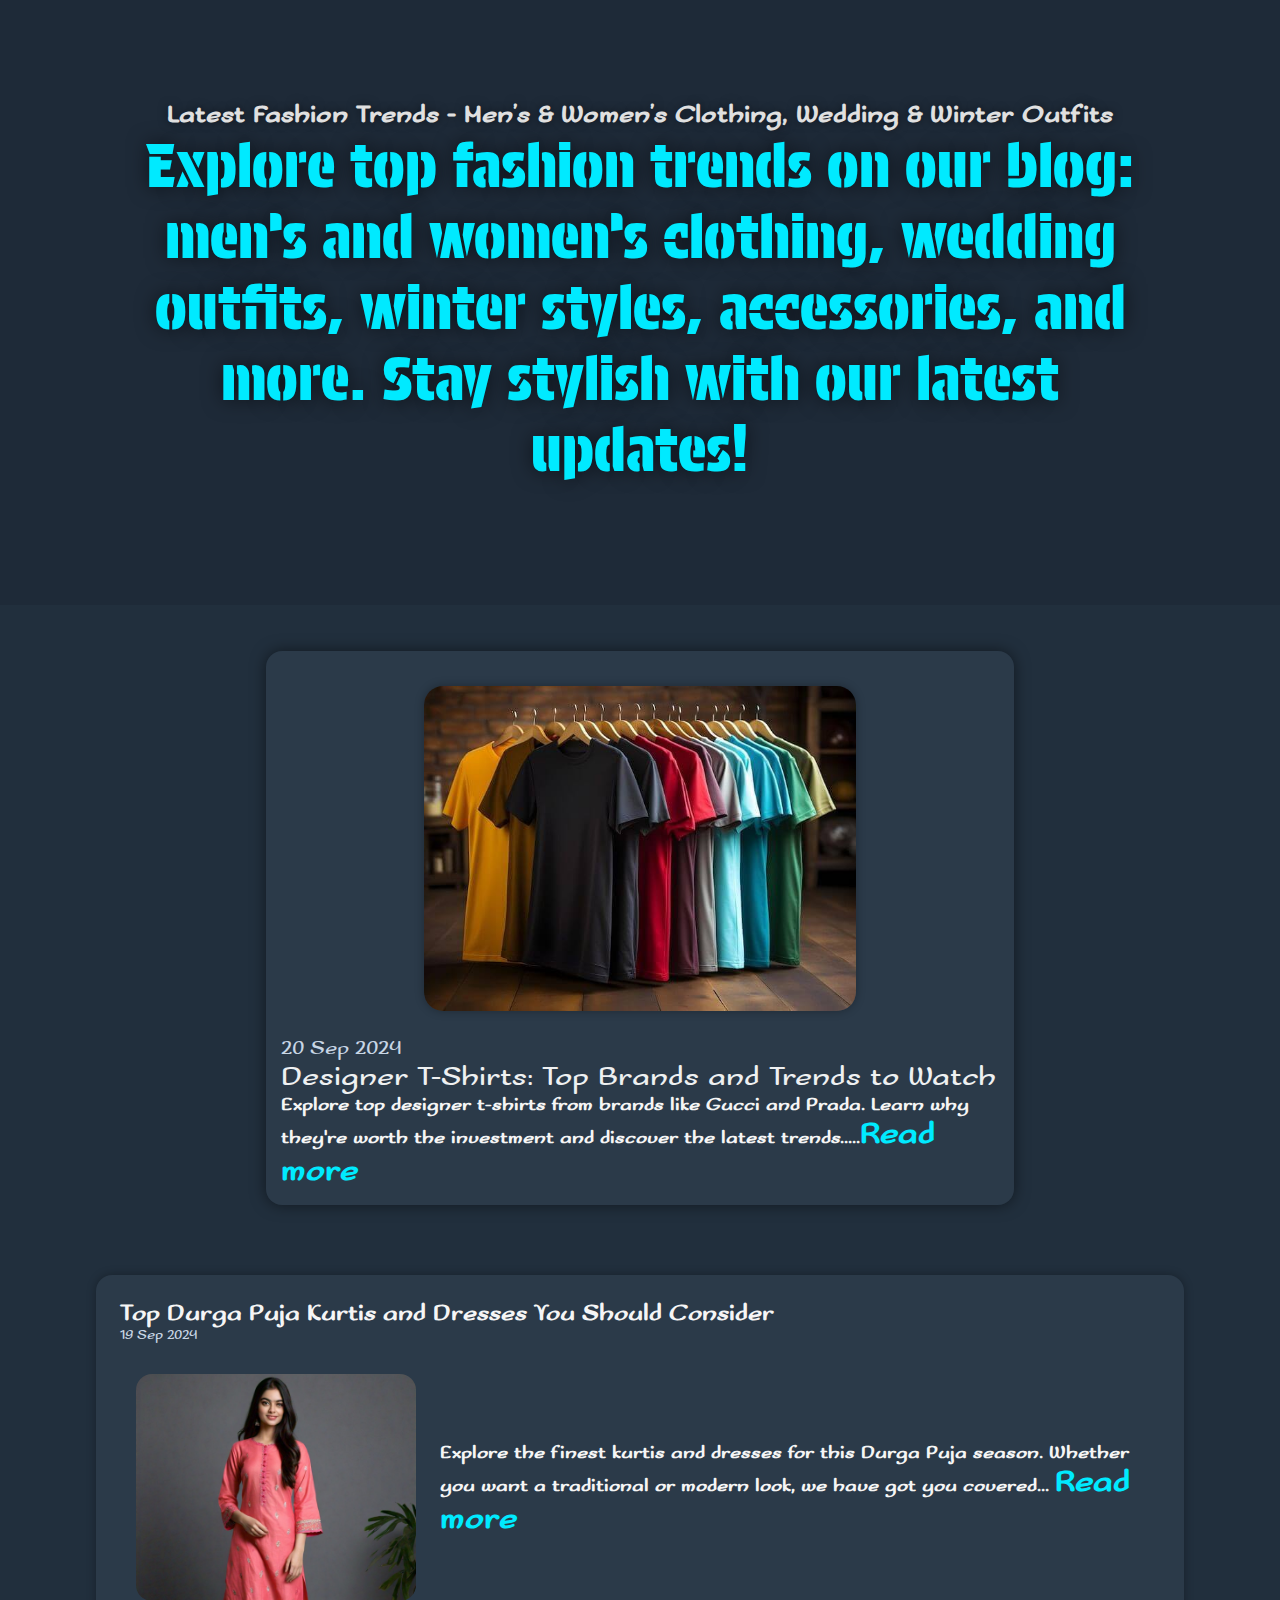
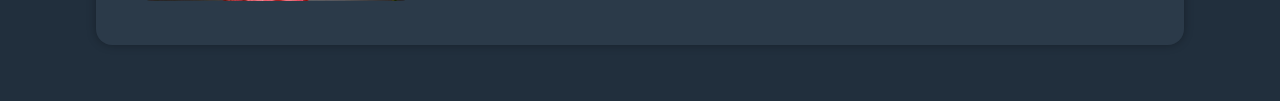
==== index.html @ 69baa6a7 "Update index.html" ====
<!DOCTYPE html>
<html lang="en">

<head>
  <!-- Google Tag Manager -->
<script>(function(w,d,s,l,i){w[l]=w[l]||[];w[l].push({'gtm.start':
new Date().getTime(),event:'gtm.js'});var f=d.getElementsByTagName(s)[0],
j=d.createElement(s),dl=l!='dataLayer'?'&l='+l:'';j.async=true;j.src=
'https://www.googletagmanager.com/gtm.js?id='+i+dl;f.parentNode.insertBefore(j,f);
})(window,document,'script','dataLayer','GTM-KQD5WWTQ');</script>
<!-- End Google Tag Manager -->
  <!-- general meta tags and title -->
  <meta charset="UTF-8">
  <meta name="viewport" content="width=device-width, initial-scale=1.0">
  <meta name="title" content="Latest Fashion Trends: Men’s & Women’s Clothing, Wedding & Winter Wear">
  <meta name="description" content="Explore top fashion trends: men’s and women’s clothing, wedding outfits, winter styles, accessories, and more. Stay stylish with our latest updates!">
  <title>Latest Fashion Trends - Men’s & Women’s Clothing, Wedding & Winter Outfits</title>
  <meta name="keywords" content="Fashion , Kurtis, Dresses, Women's fashion, Stylish accessories, Trendy outfits, perfeex, perfeex blog, man's Clothing, clothings, mans fashion, Wedding outfits for Women, fashion jwlerry, fashion shoes">
  <!-- open graph tags -->
  <meta property="og:title" content="Latest Fashion Trends: Men’s & Women’s Clothing, Wedding & Winter Wear">
<meta property="og:description" content="Explore top fashion trends: men’s and women’s clothing, wedding outfits, winter styles, accessories, and more. Stay stylish with our latest updates!">
<meta property="og:image" content="https://perfeex.blog/assets/images/a.jpg">
<meta property="og:url" content="https://perfeex.blog">
  <!-- do-follow, no-follow -->
  <meta name="robots" content="index, follow">
  <!-- auther name -->
  <meta name="author" content="Rahul Pal">
  <!-- cananical tag -->
  <link rel="canonical" href="https://perfeex.blog" />
  <!-- favicon -->
  <link rel="icon" href="assets/images/logo.jpg" type="image/x-icon">
  <link rel="icon" href="assets/images/logo.jpg" type="image/png">
  <!-- stylesheet link -->
  <link rel="stylesheet" href="assets/css/style.css" />
  <!-- Structured Data for SEO -->
  <script type="application/ld+json">
    {
      "@context": "https://schema.org",
      "@type": "Blog",
      "mainEntityOfPage": {
        "@type": "WebPage",
        "@id": "https://perfeex.blog"
      },
      "headline": "Latest Fashion Trends: Men’s & Women’s Clothing, Wedding & Winter Wear",
      "description": "Explore top fashion trends: men’s and women’s clothing, wedding outfits, winter styles, accessories, and more. Stay stylish with our latest updates!",
      "author": {
        "@type": "Person",
        "name": "Rahul Pal"
      },
      "datePublished": "2024-09-19",
      "image": "https://perfeex.blog/assets/images/logo.jpg",
      "publisher": {
        "@type": "Organization",
        "name": "Fashion Pulse",
        "logo": {
          "@type": "ImageObject",
          "url": "https://perfeex.blog/assets/images/logo.png"
        }
      }
    }
  </script>
</head>

<body>
  
  <!-- Google Tag Manager (noscript) -->
<noscript><iframe src="https://www.googletagmanager.com/ns.html?id=GTM-KQD5WWTQ"
height="0" width="0" style="display:none;visibility:hidden"></iframe></noscript>
<!-- End Google Tag Manager (noscript) -->
  
  <section id="header">
    <h2>Latest Fashion Trends - Men’s & Women’s Clothing, Wedding & Winter Outfits</h2>
    <h1>Explore top fashion trends on our blog: men’s and women’s clothing, wedding outfits, winter styles, accessories, and more. Stay stylish with our latest updates!</h1>
  </section>
  
  <section id="posts">
    <!-- Blog Post 1 -->
    <div class="big">
      <div class="img-container">
        <img src="assets/images/b.jpg" alt="Designer T-Shirt Guide Image" />
      </div>
      <p>20 Sep 2024</p>
      <h2>Designer T-Shirts: Top Brands and Trends to Watch</h2>
      
      <h3>Explore top designer t-shirts from brands like Gucci and Prada. Learn why they're worth the investment and discover the latest trends.....<a href="posts/blog2.html">Read more</a></h3>
    </div>
    
    <!--mini Blog-->
    <div class="small">
      <div class="container">
        <h2>Top Durga Puja Kurtis and Dresses You Should Consider</h2>
        <p>19 Sep 2024</p>
        <div class="s-main">
          <div class="img">
            <img src="assets/images/a.jpg" alt="Stylish kurtis for Durga Puja celebrations" />
          </div>
          <div class="text">
            <h3>Explore the finest kurtis and dresses for this Durga Puja season. Whether you want a traditional or modern look, we have got you covered... <a href="posts/blog1.html">Read more</a></h3>
          </div>
        </div>
      </div>
    </div>
  </section>
  
  
</body>

</html>
---- assets/css/style.css ----
@import url("https://fonts.googleapis.com/css2?family=Protest+Guerrilla&display=swap");
@import url("https://fonts.googleapis.com/css2?family=Sofadi+One&display=swap");

* {
    padding: 0;
    margin: 0;
    box-sizing: border-box;
}
body {
    font-family: "Sofadi One", system-ui;
    background-color: #212f3d;
    color: #f5f5f5;
    overflow-wrap: break-word;
    word-wrap: break-word;
    word-break: break-word;
    width: 100%;
    height: 100vh;
}

/* Header Section */
#header {
    width: 100%;
    background-color: #1e2a38;
    padding: 100px 10%;
    display: flex;
    flex-direction: column;
    align-items: center;
    justify-content: center;
    text-align: center;
}
#header h1 {
    font-family: "Protest Guerrilla", system-ui;
    font-size: 2.5rem;
    color: #00eaff;
    margin-bottom: 20px;
    font-weight: 100;
    text-shadow: 0 0 20px rgba(0, 0, 0, 0.6);
}
#header h2 {
    font-size: 1rem;
    color: #e0e0e0;
    text-shadow: 0 0 10px rgba(0, 0, 0, 0.5);
}

/* Posts Section */
#posts {
    display: flex;
    flex-direction: column;
    padding: 1rem;
    /* background-color: #212f3d; */
    color: #f5f5f5;
}
#posts .big {
    width: 100%;
    padding: 15px;
    border-radius: 1rem;
    box-shadow: 0 0 15px rgba(0, 0, 0, 0.5);
    background-color: #2b3a49;
    margin-bottom: 1.5rem;
    transition: background-color 0.3s ease-in-out;
}
#posts .big:hover {
    background-color: #364958;
}
#posts .big .img-container img {
    width: 100%;
    height: auto;
    border-radius: 1.2rem;
    box-shadow: 0 0 10px rgba(0, 0, 0, 0.3);
    transition: transform 0.3s ease-in-out;
}
#posts .big .img-container img:hover {
    transform: scale(1.05);
}
#posts .big p {
    font-size: 0.8rem;
    font-weight: 500;
    color: #c8d6e5;
    margin-top: 10px;
}
#posts .big h1 {
    font-size: 1.5rem;
    margin: 10px 0;
    color: #00eaff;
}
#posts .big h2 {
    font-size: 1rem;
    font-weight: 400;
    color: #eef0f1;
}
#posts .big a, #posts .container .text a {
    text-decoration: none;
    font-size: 0.9rem;
    color: #00eaff;
}

/* Small Post Section */
#posts .small {
    display: flex;
    flex-direction: column;
    width: 100%;
    padding: 1rem;
}
#posts .container {
    padding: 1.5rem;
    margin: 1.5rem 0;
    background-color: #2b3a49;
    box-shadow: 0 0 10px rgba(0, 0, 0, 0.3);
    border-radius: 1rem;
    transition: background-color 0.3s ease-in-out;
    display: flex;
    flex-direction: column;
}
#posts .container:hover {
    background-color: #364958;
}
#posts .container h1 {
    font-size: 1rem;
    margin: 0.5rem 0;
    color: #00eaff;
}
#posts .container p {
    font-size: 0.5rem;
    font-weight: 500;
    color: #c8d6e5;
    margin-bottom: 1rem;
}
#posts .container .s-main {
    display: flex;
    flex-direction: row;
    align-items: center;
}
#posts .container .img {
    max-width: 30%;
    margin-right: 1rem;
}
#posts .container img {
    width: 100%;
    height: auto;
    border-radius: 1rem;
    transition: transform 0.3s ease-in-out;
}
#posts .container img:hover {
    transform: scale(1.05);
}
#posts .container .text {
    max-width: 70%;
}
#posts .container .text h2 {
    font-size: 0.8rem;
    font-weight: 400;
    color: #eef0f1;
}

/* Responsive Design */
@media (min-width: 1681px) {
    #header h1 {
        font-size: 4.5rem;
    }
    #header h2 {
        font-size: 2rem;
    }
    #posts .big {
        width: 60%;
        margin: 30px 20% 30px 20%;
    }
    #posts .big .img-container {
        margin: 20px 20%;
    }
    #posts .big p {
        font-size: 1.7rem;
    }
    #posts .big h1 {
        font-size: 2.7rem;
    }
    #posts .big h2 {
        font-size: 2.5rem;
    }
    #posts .big a, #posts .container .text a {
        font-size: 2.4rem;
    }
    #posts .container {
        margin: 1.5rem 4rem;
    }
    #posts .container img {
        max-width: 90%;
        margin: 5%;
    }
    #posts .container .img {
        max-width: 30%;
        margin-right: 0.5rem;
    }
    #posts .container h1 {
        font-size: 2.5rem;
    }
    #posts .container p {
        font-size: 1.3rem;
    }
    #posts .container .text h2 {
        font-size: 2.3rem;
    }
}
@media (min-width: 1441px) and (max-width: 1680px) {
    #header h1 {
        font-size: 4rem;
    }
    #header h2 {
        font-size: 1.8rem;
    }
    #posts .big {
        width: 60%;
        margin: 30px 20% 30px 20%;
    }
    #posts .big .img-container {
        margin: 20px 20%;
    }
    #posts .big p {
        font-size: 1.3rem;
    }
    #posts .big h1 {
        font-size: 2.2rem;
    }
    #posts .big h2 {
        font-size: 2rem;
    }
    #posts .big a, #posts .container .text a {
        font-size: 2rem;
    }
    #posts .container {
        margin: 1.5rem 4rem;
    }
    #posts .container img {
        max-width: 90%;
        margin: 5%;
    }
    #posts .container .img {
        max-width: 30%;
        margin-right: 0.5rem;
    }
    #posts .container h1 {
        font-size: 2rem;
    }
    #posts .container p {
        font-size: 1rem;
    }
    #posts .container .text h2 {
        font-size: 1.8rem;
    }
}
@media (min-width: 1081px) and (max-width: 1440px) {
    #header h1 {
        font-size: 3.7rem;
    }
    #header h2 {
        font-size: 1.6rem;
    }
    #posts .big {
        width: 60%;
        margin: 30px 20% 30px 20%;
    }
    #posts .big .img-container {
        margin: 20px 20%;
    }
    #posts .big p {
        font-size: 1.3rem;
    }
    #posts .big h1 {
        font-size: 2rem;
    }
    #posts .big h2 {
        font-size: 1.8rem;
    }
    #posts .big a, #posts .container .text a {
        font-size: 2rem;
    }
    #posts .container {
        margin: 1.5rem 4rem;
    }
    #posts .container img {
        max-width: 90%;
        margin: 5%;
    }
    #posts .container .img {
        max-width: 30%;
        margin-right: 0.5rem;
    }
    #posts .container h1 {
        font-size: 1.9rem;
    }
    #posts .container p {
        font-size: 0.9rem;
    }
    #posts .container .text h2 {
        font-size: 1.6rem;
    }
}
@media (min-width: 1025px) and (max-width: 1080px) {
    #header h1 {
        font-size: 3.8rem;
    }
    #header h2 {
        font-size: 1.7rem;
    }
    #posts .container {
        margin: 1.5rem 4rem;
    }
    #posts .container img {
        max-width: 90%;
        margin: 5%;
    }
    #posts .container .img {
        max-width: 30%;
        margin-right: 0.5rem;
    }
    #posts .big {
        width: 60%;
        margin: 30px 20% 30px 20%;
    }
    #posts .big .img-container {
        margin: 20px 20%;
    }
    #posts .big p {
        font-size: 1rem;
    }
    #posts .big h1 {
        font-size: 1.8rem;
    }
    #posts .big h2 {
        font-size: 1.5rem;
    }
    #posts .big a, #posts .container .text a {
        font-size: 1rem;
    }
    #posts .container h1 {
        font-size: 1.7rem;
    }
    #posts .container p {
        font-size: 0.8rem;
    }
    #posts .container .text h2 {
        font-size: 1.4rem;
    }
}
@media (min-width: 767px) and (max-width: 1024px) {
    #header h1 {
        font-size: 3.8rem;
    }
    #header h2 {
        font-size: 1.7rem;
    }
    #posts .big {
        width: 70%;
        margin: 30px 15%;
    }
    #posts .big .img-container {
        margin: 20px 20%;
    }
    #posts .container {
        margin: 1.5rem 4rem;
    }
    #posts .container img {
        max-width: 90%;
        margin: 5%;
    }
    #posts .container .img {
        max-width: 30%;
        margin-right: 0.5rem;
    }
    #posts .container h1 {
        font-size: 1.3rem;
    }
    #posts .container p {
        font-size: 0.7rem;
    }
    #posts .container .text h2 {
        font-size: 1rem;
    }
}
@media (min-width: 481px) and (max-width: 768px) {
    #header h1 {
        font-size: 3.8rem;
    }
    #header h2 {
        font-size: 1.7rem;
    }
    #header h1 {
        font-size: 1.8rem;
    }
    #header h2 {
        font-size: 0.9rem;
    }
    #posts .big h1 {
        font-size: 1.2rem;
    }
    #posts .big h2 {
        font-size: 0.9rem;
    }
}
@media (max-width: 480px) {
    #header h1 {
        font-size: 1.5rem;
    }

    #header h2 {
        font-size: 0.8rem;
    }

    #posts .big h1 {
        font-size: 1rem;
    }

    #posts .big h2 {
        font-size: 0.8rem;
    }

    #posts .container h1 {
        font-size: 0.8rem;
    }

    #posts .container p {
        font-size: 0.4rem;
    }
}
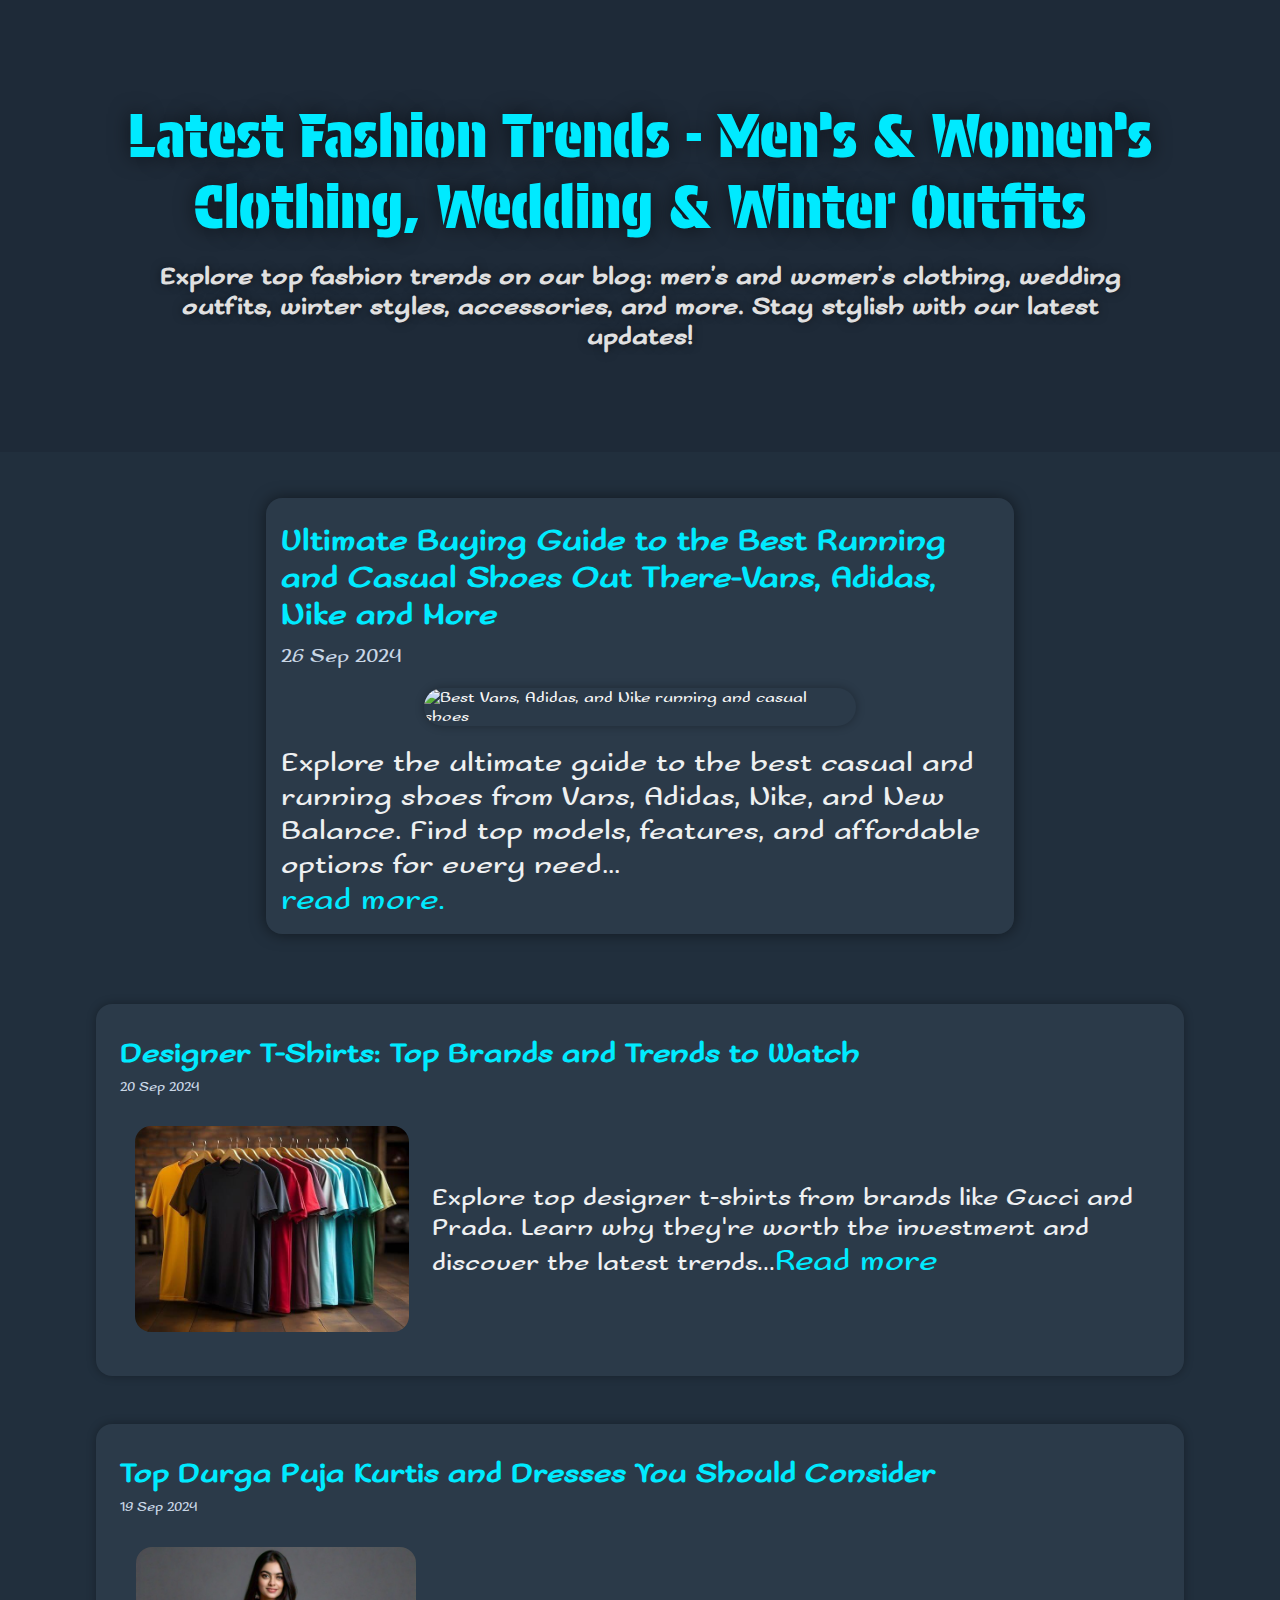
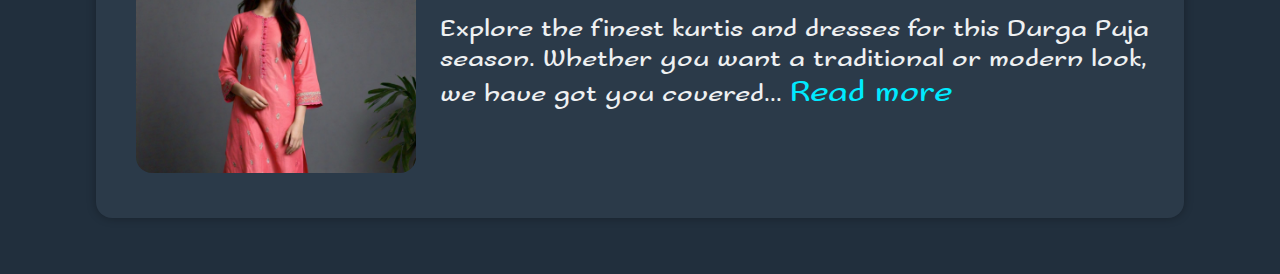
==== commit 8094286b: "Update index.html" ====
--- a/index.html
+++ b/index.html
@@ -3,24 +3,32 @@
 
 <head>
   <!-- Google Tag Manager -->
-<script>(function(w,d,s,l,i){w[l]=w[l]||[];w[l].push({'gtm.start':
-new Date().getTime(),event:'gtm.js'});var f=d.getElementsByTagName(s)[0],
-j=d.createElement(s),dl=l!='dataLayer'?'&l='+l:'';j.async=true;j.src=
-'https://www.googletagmanager.com/gtm.js?id='+i+dl;f.parentNode.insertBefore(j,f);
-})(window,document,'script','dataLayer','GTM-KQD5WWTQ');</script>
-<!-- End Google Tag Manager -->
+  <script>
+    (function (w, d, s, l, i) {
+      w[l] = w[l] || []; w[l].push({
+        'gtm.start':
+          new Date().getTime(), event: 'gtm.js'
+      }); var f = d.getElementsByTagName(s)[0],
+        j = d.createElement(s), dl = l != 'dataLayer' ? '&l=' + l : ''; j.async = true; j.src =
+          'https://www.googletagmanager.com/gtm.js?id=' + i + dl; f.parentNode.insertBefore(j, f);
+    })(window, document, 'script', 'dataLayer', 'GTM-KQD5WWTQ');
+  </script>
+  <!-- End Google Tag Manager -->
   <!-- general meta tags and title -->
   <meta charset="UTF-8">
   <meta name="viewport" content="width=device-width, initial-scale=1.0">
   <meta name="title" content="Latest Fashion Trends: Men’s & Women’s Clothing, Wedding & Winter Wear">
-  <meta name="description" content="Explore top fashion trends: men’s and women’s clothing, wedding outfits, winter styles, accessories, and more. Stay stylish with our latest updates!">
+  <meta name="description"
+    content="Explore top fashion trends: men’s and women’s clothing, wedding outfits, winter styles, accessories, and more. Stay stylish with our latest updates!">
   <title>Latest Fashion Trends - Men’s & Women’s Clothing, Wedding & Winter Outfits</title>
-  <meta name="keywords" content="Fashion , Kurtis, Dresses, Women's fashion, Stylish accessories, Trendy outfits, perfeex, perfeex blog, man's Clothing, clothings, mans fashion, Wedding outfits for Women, fashion jwlerry, fashion shoes">
+  <meta name="keywords"
+    content="Fashion , Kurtis, Dresses, Women's fashion, Stylish accessories, Trendy outfits, perfeex, perfeex blog, man's Clothing, clothings, mans fashion, Wedding outfits for Women, fashion jwlerry, fashion shoes">
   <!-- open graph tags -->
   <meta property="og:title" content="Latest Fashion Trends: Men’s & Women’s Clothing, Wedding & Winter Wear">
-<meta property="og:description" content="Explore top fashion trends: men’s and women’s clothing, wedding outfits, winter styles, accessories, and more. Stay stylish with our latest updates!">
-<meta property="og:image" content="https://perfeex.blog/assets/images/a.jpg">
-<meta property="og:url" content="https://perfeex.blog">
+  <meta property="og:description"
+    content="Explore top fashion trends: men’s and women’s clothing, wedding outfits, winter styles, accessories, and more. Stay stylish with our latest updates!">
+  <meta property="og:image" content="https://perfeex.blog/assets/images/a.jpg">
+  <meta property="og:url" content="https://perfeex.blog">
   <!-- do-follow, no-follow -->
   <meta name="robots" content="index, follow">
   <!-- auther name -->
@@ -62,31 +70,49 @@
 </head>
 
 <body>
-  
+
   <!-- Google Tag Manager (noscript) -->
-<noscript><iframe src="https://www.googletagmanager.com/ns.html?id=GTM-KQD5WWTQ"
-height="0" width="0" style="display:none;visibility:hidden"></iframe></noscript>
-<!-- End Google Tag Manager (noscript) -->
-  
+  <noscript><iframe src="https://www.googletagmanager.com/ns.html?id=GTM-KQD5WWTQ" height="0" width="0"
+      style="display:none;visibility:hidden"></iframe></noscript>
+  <!-- End Google Tag Manager (noscript) -->
+
   <section id="header">
     <h2>Latest Fashion Trends - Men’s & Women’s Clothing, Wedding & Winter Outfits</h2>
-    <h1>Explore top fashion trends on our blog: men’s and women’s clothing, wedding outfits, winter styles, accessories, and more. Stay stylish with our latest updates!</h1>
+    <h1>Explore top fashion trends on our blog: men’s and women’s clothing, wedding outfits, winter styles, accessories,
+      and more. Stay stylish with our latest updates!</h1>
   </section>
-  
+
   <section id="posts">
+
     <!-- Blog Post 1 -->
     <div class="big">
+      <h2>Ultimate Buying Guide to the Best Running and Casual Shoes Out There-Vans, Adidas, Nike and More</h2>
+      <p>26 Sep 2024</p>
       <div class="img-container">
-        <img src="assets/images/b.jpg" alt="Designer T-Shirt Guide Image" />
+        <img src="assets/images/c.jpg" alt="Best Vans, Adidas, and Nike running and casual shoes" />
       </div>
-      <p>20 Sep 2024</p>
-      <h2>Designer T-Shirts: Top Brands and Trends to Watch</h2>
-      
-      <h3>Explore top designer t-shirts from brands like Gucci and Prada. Learn why they're worth the investment and discover the latest trends.....<a href="posts/blog2.html">Read more</a></h3>
+      <h3>Explore the ultimate guide to the best casual and running shoes from Vans, Adidas, Nike, and New Balance. Find
+        top models, features, and affordable options for every need...</a></h3>
+      <a href="posts/blog3.html">read more.</a>
     </div>
-    
+
     <!--mini Blog-->
     <div class="small">
+
+      <div class="container">
+        <h2>Designer T-Shirts: Top Brands and Trends to Watch</h2>
+        <p>20 Sep 2024</p>
+        <div class="s-main">
+          <div class="img">
+            <img src="assets/images/b.jpg" alt="Stylish kurtis for Durga Puja celebrations" />
+          </div>
+          <div class="text">
+            <h3>Explore top designer t-shirts from brands like Gucci and Prada. Learn why they're worth the investment
+              and discover the latest trends...<a href="posts/blog2.html">Read more</a></h3>
+          </div>
+        </div>
+      </div>
+
       <div class="container">
         <h2>Top Durga Puja Kurtis and Dresses You Should Consider</h2>
         <p>19 Sep 2024</p>
@@ -95,14 +121,16 @@
             <img src="assets/images/a.jpg" alt="Stylish kurtis for Durga Puja celebrations" />
           </div>
           <div class="text">
-            <h3>Explore the finest kurtis and dresses for this Durga Puja season. Whether you want a traditional or modern look, we have got you covered... <a href="posts/blog1.html">Read more</a></h3>
+            <h3>Explore the finest kurtis and dresses for this Durga Puja season. Whether you want a traditional or
+              modern look, we have got you covered... <a href="posts/blog1.html">Read more</a></h3>
           </div>
         </div>
       </div>
+
     </div>
   </section>
-  
-  
+
+
 </body>
 
 </html>
--- a/assets/css/style.css
+++ b/assets/css/style.css
@@ -1,423 +1,3 @@
 @import url("https://fonts.googleapis.com/css2?family=Protest+Guerrilla&display=swap");
 @import url("https://fonts.googleapis.com/css2?family=Sofadi+One&display=swap");
-
-* {
-    padding: 0;
-    margin: 0;
-    box-sizing: border-box;
-}
-body {
-    font-family: "Sofadi One", system-ui;
-    background-color: #212f3d;
-    color: #f5f5f5;
-    overflow-wrap: break-word;
-    word-wrap: break-word;
-    word-break: break-word;
-    width: 100%;
-    height: 100vh;
-}
-
-/* Header Section */
-#header {
-    width: 100%;
-    background-color: #1e2a38;
-    padding: 100px 10%;
-    display: flex;
-    flex-direction: column;
-    align-items: center;
-    justify-content: center;
-    text-align: center;
-}
-#header h1 {
-    font-family: "Protest Guerrilla", system-ui;
-    font-size: 2.5rem;
-    color: #00eaff;
-    margin-bottom: 20px;
-    font-weight: 100;
-    text-shadow: 0 0 20px rgba(0, 0, 0, 0.6);
-}
-#header h2 {
-    font-size: 1rem;
-    color: #e0e0e0;
-    text-shadow: 0 0 10px rgba(0, 0, 0, 0.5);
-}
-
-/* Posts Section */
-#posts {
-    display: flex;
-    flex-direction: column;
-    padding: 1rem;
-    /* background-color: #212f3d; */
-    color: #f5f5f5;
-}
-#posts .big {
-    width: 100%;
-    padding: 15px;
-    border-radius: 1rem;
-    box-shadow: 0 0 15px rgba(0, 0, 0, 0.5);
-    background-color: #2b3a49;
-    margin-bottom: 1.5rem;
-    transition: background-color 0.3s ease-in-out;
-}
-#posts .big:hover {
-    background-color: #364958;
-}
-#posts .big .img-container img {
-    width: 100%;
-    height: auto;
-    border-radius: 1.2rem;
-    box-shadow: 0 0 10px rgba(0, 0, 0, 0.3);
-    transition: transform 0.3s ease-in-out;
-}
-#posts .big .img-container img:hover {
-    transform: scale(1.05);
-}
-#posts .big p {
-    font-size: 0.8rem;
-    font-weight: 500;
-    color: #c8d6e5;
-    margin-top: 10px;
-}
-#posts .big h1 {
-    font-size: 1.5rem;
-    margin: 10px 0;
-    color: #00eaff;
-}
-#posts .big h2 {
-    font-size: 1rem;
-    font-weight: 400;
-    color: #eef0f1;
-}
-#posts .big a, #posts .container .text a {
-    text-decoration: none;
-    font-size: 0.9rem;
-    color: #00eaff;
-}
-
-/* Small Post Section */
-#posts .small {
-    display: flex;
-    flex-direction: column;
-    width: 100%;
-    padding: 1rem;
-}
-#posts .container {
-    padding: 1.5rem;
-    margin: 1.5rem 0;
-    background-color: #2b3a49;
-    box-shadow: 0 0 10px rgba(0, 0, 0, 0.3);
-    border-radius: 1rem;
-    transition: background-color 0.3s ease-in-out;
-    display: flex;
-    flex-direction: column;
-}
-#posts .container:hover {
-    background-color: #364958;
-}
-#posts .container h1 {
-    font-size: 1rem;
-    margin: 0.5rem 0;
-    color: #00eaff;
-}
-#posts .container p {
-    font-size: 0.5rem;
-    font-weight: 500;
-    color: #c8d6e5;
-    margin-bottom: 1rem;
-}
-#posts .container .s-main {
-    display: flex;
-    flex-direction: row;
-    align-items: center;
-}
-#posts .container .img {
-    max-width: 30%;
-    margin-right: 1rem;
-}
-#posts .container img {
-    width: 100%;
-    height: auto;
-    border-radius: 1rem;
-    transition: transform 0.3s ease-in-out;
-}
-#posts .container img:hover {
-    transform: scale(1.05);
-}
-#posts .container .text {
-    max-width: 70%;
-}
-#posts .container .text h2 {
-    font-size: 0.8rem;
-    font-weight: 400;
-    color: #eef0f1;
-}
-
-/* Responsive Design */
-@media (min-width: 1681px) {
-    #header h1 {
-        font-size: 4.5rem;
-    }
-    #header h2 {
-        font-size: 2rem;
-    }
-    #posts .big {
-        width: 60%;
-        margin: 30px 20% 30px 20%;
-    }
-    #posts .big .img-container {
-        margin: 20px 20%;
-    }
-    #posts .big p {
-        font-size: 1.7rem;
-    }
-    #posts .big h1 {
-        font-size: 2.7rem;
-    }
-    #posts .big h2 {
-        font-size: 2.5rem;
-    }
-    #posts .big a, #posts .container .text a {
-        font-size: 2.4rem;
-    }
-    #posts .container {
-        margin: 1.5rem 4rem;
-    }
-    #posts .container img {
-        max-width: 90%;
-        margin: 5%;
-    }
-    #posts .container .img {
-        max-width: 30%;
-        margin-right: 0.5rem;
-    }
-    #posts .container h1 {
-        font-size: 2.5rem;
-    }
-    #posts .container p {
-        font-size: 1.3rem;
-    }
-    #posts .container .text h2 {
-        font-size: 2.3rem;
-    }
-}
-@media (min-width: 1441px) and (max-width: 1680px) {
-    #header h1 {
-        font-size: 4rem;
-    }
-    #header h2 {
-        font-size: 1.8rem;
-    }
-    #posts .big {
-        width: 60%;
-        margin: 30px 20% 30px 20%;
-    }
-    #posts .big .img-container {
-        margin: 20px 20%;
-    }
-    #posts .big p {
-        font-size: 1.3rem;
-    }
-    #posts .big h1 {
-        font-size: 2.2rem;
-    }
-    #posts .big h2 {
-        font-size: 2rem;
-    }
-    #posts .big a, #posts .container .text a {
-        font-size: 2rem;
-    }
-    #posts .container {
-        margin: 1.5rem 4rem;
-    }
-    #posts .container img {
-        max-width: 90%;
-        margin: 5%;
-    }
-    #posts .container .img {
-        max-width: 30%;
-        margin-right: 0.5rem;
-    }
-    #posts .container h1 {
-        font-size: 2rem;
-    }
-    #posts .container p {
-        font-size: 1rem;
-    }
-    #posts .container .text h2 {
-        font-size: 1.8rem;
-    }
-}
-@media (min-width: 1081px) and (max-width: 1440px) {
-    #header h1 {
-        font-size: 3.7rem;
-    }
-    #header h2 {
-        font-size: 1.6rem;
-    }
-    #posts .big {
-        width: 60%;
-        margin: 30px 20% 30px 20%;
-    }
-    #posts .big .img-container {
-        margin: 20px 20%;
-    }
-    #posts .big p {
-        font-size: 1.3rem;
-    }
-    #posts .big h1 {
-        font-size: 2rem;
-    }
-    #posts .big h2 {
-        font-size: 1.8rem;
-    }
-    #posts .big a, #posts .container .text a {
-        font-size: 2rem;
-    }
-    #posts .container {
-        margin: 1.5rem 4rem;
-    }
-    #posts .container img {
-        max-width: 90%;
-        margin: 5%;
-    }
-    #posts .container .img {
-        max-width: 30%;
-        margin-right: 0.5rem;
-    }
-    #posts .container h1 {
-        font-size: 1.9rem;
-    }
-    #posts .container p {
-        font-size: 0.9rem;
-    }
-    #posts .container .text h2 {
-        font-size: 1.6rem;
-    }
-}
-@media (min-width: 1025px) and (max-width: 1080px) {
-    #header h1 {
-        font-size: 3.8rem;
-    }
-    #header h2 {
-        font-size: 1.7rem;
-    }
-    #posts .container {
-        margin: 1.5rem 4rem;
-    }
-    #posts .container img {
-        max-width: 90%;
-        margin: 5%;
-    }
-    #posts .container .img {
-        max-width: 30%;
-        margin-right: 0.5rem;
-    }
-    #posts .big {
-        width: 60%;
-        margin: 30px 20% 30px 20%;
-    }
-    #posts .big .img-container {
-        margin: 20px 20%;
-    }
-    #posts .big p {
-        font-size: 1rem;
-    }
-    #posts .big h1 {
-        font-size: 1.8rem;
-    }
-    #posts .big h2 {
-        font-size: 1.5rem;
-    }
-    #posts .big a, #posts .container .text a {
-        font-size: 1rem;
-    }
-    #posts .container h1 {
-        font-size: 1.7rem;
-    }
-    #posts .container p {
-        font-size: 0.8rem;
-    }
-    #posts .container .text h2 {
-        font-size: 1.4rem;
-    }
-}
-@media (min-width: 767px) and (max-width: 1024px) {
-    #header h1 {
-        font-size: 3.8rem;
-    }
-    #header h2 {
-        font-size: 1.7rem;
-    }
-    #posts .big {
-        width: 70%;
-        margin: 30px 15%;
-    }
-    #posts .big .img-container {
-        margin: 20px 20%;
-    }
-    #posts .container {
-        margin: 1.5rem 4rem;
-    }
-    #posts .container img {
-        max-width: 90%;
-        margin: 5%;
-    }
-    #posts .container .img {
-        max-width: 30%;
-        margin-right: 0.5rem;
-    }
-    #posts .container h1 {
-        font-size: 1.3rem;
-    }
-    #posts .container p {
-        font-size: 0.7rem;
-    }
-    #posts .container .text h2 {
-        font-size: 1rem;
-    }
-}
-@media (min-width: 481px) and (max-width: 768px) {
-    #header h1 {
-        font-size: 3.8rem;
-    }
-    #header h2 {
-        font-size: 1.7rem;
-    }
-    #header h1 {
-        font-size: 1.8rem;
-    }
-    #header h2 {
-        font-size: 0.9rem;
-    }
-    #posts .big h1 {
-        font-size: 1.2rem;
-    }
-    #posts .big h2 {
-        font-size: 0.9rem;
-    }
-}
-@media (max-width: 480px) {
-    #header h1 {
-        font-size: 1.5rem;
-    }
-
-    #header h2 {
-        font-size: 0.8rem;
-    }
-
-    #posts .big h1 {
-        font-size: 1rem;
-    }
-
-    #posts .big h2 {
-        font-size: 0.8rem;
-    }
-
-    #posts .container h1 {
-        font-size: 0.8rem;
-    }
-
-    #posts .container p {
-        font-size: 0.4rem;
-    }
-}
+*{padding:0;margin:0;box-sizing:border-box}body{font-family:"Sofadi One",system-ui;background-color:#212f3d;color:#f5f5f5;overflow-wrap:break-word;word-wrap:break-word;word-break:break-word;width:100%;height:100vh}#header{width:100%;background-color:#1e2a38;padding:100px 10%;display:flex;flex-direction:column;align-items:center;justify-content:center;text-align:center}#header h2{font-family:"Protest Guerrilla",system-ui;font-size:2.5rem;color:#00eaff;margin-bottom:20px;font-weight:100;text-shadow:0 0 20px rgba(0,0,0,0.6)}#header h1{font-size:1rem;color:#e0e0e0;text-shadow:0 0 10px rgba(0,0,0,0.5)}#posts{display:flex;flex-direction:column;padding:1rem;color:#f5f5f5}#posts .big{width:100%;padding:15px;border-radius:1rem;box-shadow:0 0 15px rgba(0,0,0,0.5);background-color:#2b3a49;margin-bottom:1.5rem;transition:background-color 0.3s ease-in-out}#posts .big:hover{background-color:#364958}#posts .big .img-container img{width:100%;height:auto;border-radius:1.2rem;box-shadow:0 0 10px rgba(0,0,0,0.3);transition:transform 0.3s ease-in-out}#posts .big .img-container img:hover{transform:scale(1.05)}#posts .big p{font-size:0.8rem;font-weight:500;color:#c8d6e5;margin-top:10px}#posts .big h2{font-size:1.5rem;margin:10px 0;color:#00eaff}#posts .big h3{font-size:1rem;font-weight:400;color:#eef0f1}#posts .big a,#posts .container .text a{text-decoration:none;font-size:0.9rem;color:#00eaff}#posts .small{display:flex;flex-direction:column;width:100%;padding:1rem}#posts .container{padding:1.5rem;margin:1.5rem 0;background-color:#2b3a49;box-shadow:0 0 10px rgba(0,0,0,0.3);border-radius:1rem;transition:background-color 0.3s ease-in-out;display:flex;flex-direction:column}#posts .container:hover{background-color:#364958}#posts .container h2{font-size:1rem;margin:0.5rem 0;color:#00eaff}#posts .container p{font-size:0.5rem;font-weight:500;color:#c8d6e5;margin-bottom:1rem}#posts .container .s-main{display:flex;flex-direction:row;align-items:center}#posts .container .img{max-width:30%;margin-right:1rem}#posts .container img{width:100%;height:auto;border-radius:1rem;transition:transform 0.3s ease-in-out}#posts .container img:hover{transform:scale(1.05)}#posts .container .text{max-width:70%}#posts .container .text h3{font-size:0.8rem;font-weight:400;color:#eef0f1}@media (min-width:1681px){#header h2{font-size:4.5rem}#header h1{font-size:2rem}#posts .big{width:60%;margin:30px 20%}#posts .big .img-container{margin:20px 20%}#posts .big p{font-size:1.7rem}#posts .big h2{font-size:2.7rem}#posts .big h3{font-size:2.5rem}#posts .big a,#posts .container .text a{font-size:2.4rem}#posts .container{margin:1.5rem 4rem}#posts .container img{max-width:90%;margin:5%}#posts .container .img{max-width:30%;margin-right:0.5rem}#posts .container h2{font-size:2.5rem}#posts .container p{font-size:1.3rem}#posts .container .text h3{font-size:2.3rem}}@media (min-width:1441px) and (max-width:1680px){#header h2{font-size:4rem}#header h1{font-size:1.8rem}#posts .big{width:60%;margin:30px 20%}#posts .big .img-container{margin:20px 20%}#posts .big p{font-size:1.3rem}#posts .big h2{font-size:2.2rem}#posts .big h3{font-size:2rem}#posts .big a,#posts .container .text a{font-size:2rem}#posts .container{margin:1.5rem 4rem}#posts .container img{max-width:90%;margin:5%}#posts .container .img{max-width:30%;margin-right:0.5rem}#posts .container h2{font-size:2rem}#posts .container p{font-size:1rem}#posts .container .text h3{font-size:1.8rem}}@media (min-width:1081px) and (max-width:1440px){#header h2{font-size:3.7rem}#header h1{font-size:1.6rem}#posts .big{width:60%;margin:30px 20%}#posts .big .img-container{margin:20px 20%}#posts .big p{font-size:1.3rem}#posts .big h2{font-size:2rem}#posts .big h3{font-size:1.8rem}#posts .big a,#posts .container .text a{font-size:2rem}#posts .container{margin:1.5rem 4rem}#posts .container img{max-width:90%;margin:5%}#posts .container .img{max-width:30%;margin-right:0.5rem}#posts .container h2{font-size:1.9rem}#posts .container p{font-size:0.9rem}#posts .container .text h3{font-size:1.6rem}}@media (min-width:1025px) and (max-width:1080px){#header h2{font-size:3.8rem}#header h1{font-size:1.7rem}#posts .container{margin:1.5rem 4rem}#posts .container img{max-width:90%;margin:5%}#posts .container .img{max-width:30%;margin-right:0.5rem}#posts .big{width:60%;margin:30px 20%}#posts .big .img-container{margin:20px 20%}#posts .big p{font-size:1rem}#posts .big h2{font-size:1.8rem}#posts .big h3{font-size:1.5rem}#posts .big a,#posts .container .text a{font-size:1rem}#posts .container h2{font-size:1.7rem}#posts .container p{font-size:0.8rem}#posts .container .text h3{font-size:1.4rem}}@media (min-width:767px) and (max-width:1024px){#header h2{font-size:3.8rem}#header h1{font-size:1.7rem}#posts .big{width:70%;margin:30px 15%}#posts .big .img-container{margin:20px 20%}#posts .container{margin:1.5rem 4rem}#posts .container img{max-width:90%;margin:5%}#posts .container .img{max-width:30%;margin-right:0.5rem}#posts .container h2{font-size:1.3rem}#posts .container p{font-size:0.7rem}#posts .container .text h3{font-size:1rem}}@media (min-width:481px) and (max-width:768px){#header h2{font-size:1.8rem}#header h1{font-size:0.9rem}#posts .big h2{font-size:1.2rem}#posts .big h3{font-size:0.9rem}}@media (max-width:480px){#header h2{font-size:1.5rem}#header h3{font-size:0.8rem}
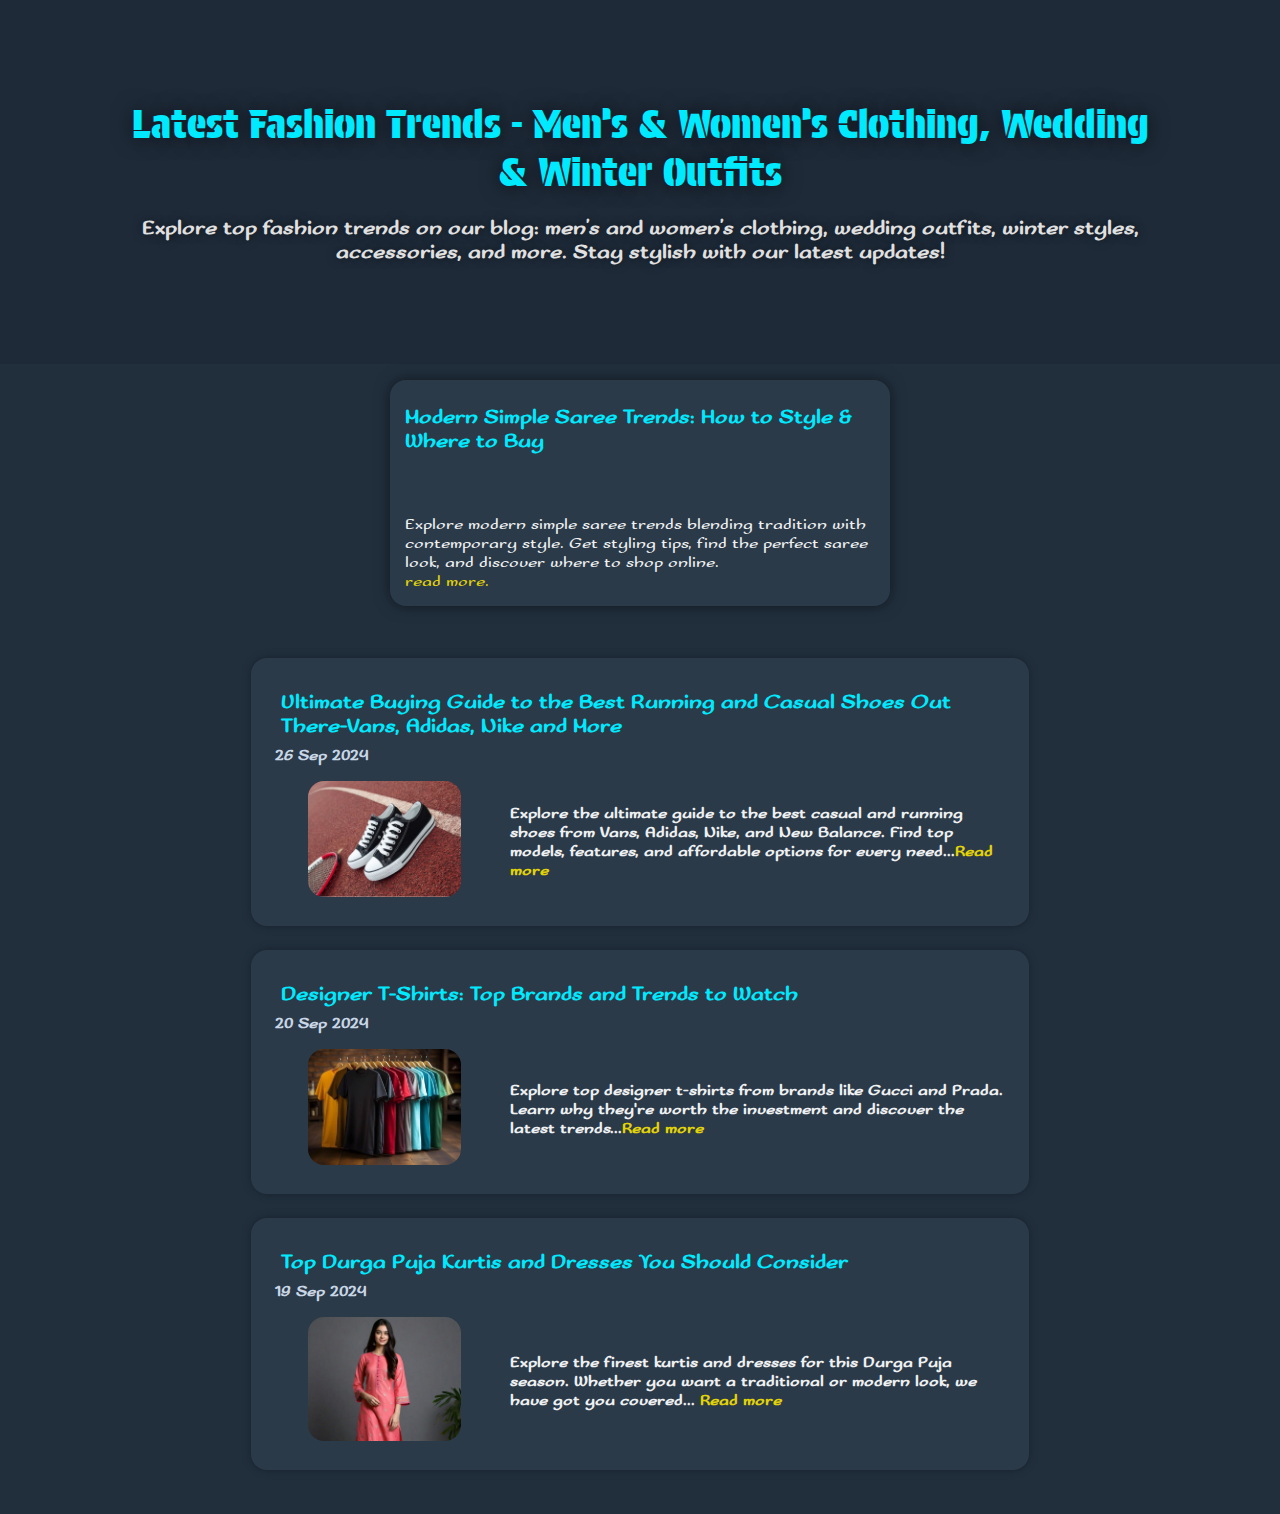
==== commit ec05add3: "Update index.html" ====
--- a/index.html
+++ b/index.html
@@ -86,18 +86,34 @@
 
     <!-- Blog Post 1 -->
     <div class="big">
-      <h2>Ultimate Buying Guide to the Best Running and Casual Shoes Out There-Vans, Adidas, Nike and More</h2>
-      <p>26 Sep 2024</p>
+      <h2>Modern Simple Saree Trends: How to Style & Where to Buy</h2>
+      <p></p>
       <div class="img-container">
-        <img src="assets/images/c.jpg" alt="Best Vans, Adidas, and Nike running and casual shoes" />
+        <img src="assets/images/d.jpg" alt=""A collection of modern simple sarees with minimalist designs and contemporary styles" />
       </div>
-      <h3>Explore the ultimate guide to the best casual and running shoes from Vans, Adidas, Nike, and New Balance. Find
-        top models, features, and affordable options for every need...</a></h3>
-      <a href="posts/blog3.html">read more.</a>
+      <h3>Explore modern simple saree trends blending tradition with contemporary style. Get styling tips, find the
+        perfect saree look, and discover where to shop online.</h3>
+      <a href="posts/blog4.html">read more.</a>
     </div>
 
     <!--mini Blog-->
     <div class="small">
+
+      <div class="container">
+        <h2>Ultimate Buying Guide to the Best Running and Casual Shoes Out There-Vans, Adidas, Nike and More</h2>
+        <p>26 Sep 2024</p>
+        <div class="s-main">
+          <div class="img">
+            <img src="assets/images/c.jpg" alt="Best Vans, Adidas, and Nike running and casual shoes" />
+          </div>
+          <div class="text">
+            <h3>Explore the ultimate guide to the best casual and running shoes from Vans, Adidas, Nike, and New
+              Balance. Find
+              top models, features, and affordable options for every need...<a href="posts/blog3.html">Read more</a>
+            </h3>
+          </div>
+        </div>
+      </div>
 
       <div class="container">
         <h2>Designer T-Shirts: Top Brands and Trends to Watch</h2>
--- a/assets/css/style.css
+++ b/assets/css/style.css
@@ -1,3 +1,492 @@
 @import url("https://fonts.googleapis.com/css2?family=Protest+Guerrilla&display=swap");
 @import url("https://fonts.googleapis.com/css2?family=Sofadi+One&display=swap");
-*{padding:0;margin:0;box-sizing:border-box}body{font-family:"Sofadi One",system-ui;background-color:#212f3d;color:#f5f5f5;overflow-wrap:break-word;word-wrap:break-word;word-break:break-word;width:100%;height:100vh}#header{width:100%;background-color:#1e2a38;padding:100px 10%;display:flex;flex-direction:column;align-items:center;justify-content:center;text-align:center}#header h2{font-family:"Protest Guerrilla",system-ui;font-size:2.5rem;color:#00eaff;margin-bottom:20px;font-weight:100;text-shadow:0 0 20px rgba(0,0,0,0.6)}#header h1{font-size:1rem;color:#e0e0e0;text-shadow:0 0 10px rgba(0,0,0,0.5)}#posts{display:flex;flex-direction:column;padding:1rem;color:#f5f5f5}#posts .big{width:100%;padding:15px;border-radius:1rem;box-shadow:0 0 15px rgba(0,0,0,0.5);background-color:#2b3a49;margin-bottom:1.5rem;transition:background-color 0.3s ease-in-out}#posts .big:hover{background-color:#364958}#posts .big .img-container img{width:100%;height:auto;border-radius:1.2rem;box-shadow:0 0 10px rgba(0,0,0,0.3);transition:transform 0.3s ease-in-out}#posts .big .img-container img:hover{transform:scale(1.05)}#posts .big p{font-size:0.8rem;font-weight:500;color:#c8d6e5;margin-top:10px}#posts .big h2{font-size:1.5rem;margin:10px 0;color:#00eaff}#posts .big h3{font-size:1rem;font-weight:400;color:#eef0f1}#posts .big a,#posts .container .text a{text-decoration:none;font-size:0.9rem;color:#00eaff}#posts .small{display:flex;flex-direction:column;width:100%;padding:1rem}#posts .container{padding:1.5rem;margin:1.5rem 0;background-color:#2b3a49;box-shadow:0 0 10px rgba(0,0,0,0.3);border-radius:1rem;transition:background-color 0.3s ease-in-out;display:flex;flex-direction:column}#posts .container:hover{background-color:#364958}#posts .container h2{font-size:1rem;margin:0.5rem 0;color:#00eaff}#posts .container p{font-size:0.5rem;font-weight:500;color:#c8d6e5;margin-bottom:1rem}#posts .container .s-main{display:flex;flex-direction:row;align-items:center}#posts .container .img{max-width:30%;margin-right:1rem}#posts .container img{width:100%;height:auto;border-radius:1rem;transition:transform 0.3s ease-in-out}#posts .container img:hover{transform:scale(1.05)}#posts .container .text{max-width:70%}#posts .container .text h3{font-size:0.8rem;font-weight:400;color:#eef0f1}@media (min-width:1681px){#header h2{font-size:4.5rem}#header h1{font-size:2rem}#posts .big{width:60%;margin:30px 20%}#posts .big .img-container{margin:20px 20%}#posts .big p{font-size:1.7rem}#posts .big h2{font-size:2.7rem}#posts .big h3{font-size:2.5rem}#posts .big a,#posts .container .text a{font-size:2.4rem}#posts .container{margin:1.5rem 4rem}#posts .container img{max-width:90%;margin:5%}#posts .container .img{max-width:30%;margin-right:0.5rem}#posts .container h2{font-size:2.5rem}#posts .container p{font-size:1.3rem}#posts .container .text h3{font-size:2.3rem}}@media (min-width:1441px) and (max-width:1680px){#header h2{font-size:4rem}#header h1{font-size:1.8rem}#posts .big{width:60%;margin:30px 20%}#posts .big .img-container{margin:20px 20%}#posts .big p{font-size:1.3rem}#posts .big h2{font-size:2.2rem}#posts .big h3{font-size:2rem}#posts .big a,#posts .container .text a{font-size:2rem}#posts .container{margin:1.5rem 4rem}#posts .container img{max-width:90%;margin:5%}#posts .container .img{max-width:30%;margin-right:0.5rem}#posts .container h2{font-size:2rem}#posts .container p{font-size:1rem}#posts .container .text h3{font-size:1.8rem}}@media (min-width:1081px) and (max-width:1440px){#header h2{font-size:3.7rem}#header h1{font-size:1.6rem}#posts .big{width:60%;margin:30px 20%}#posts .big .img-container{margin:20px 20%}#posts .big p{font-size:1.3rem}#posts .big h2{font-size:2rem}#posts .big h3{font-size:1.8rem}#posts .big a,#posts .container .text a{font-size:2rem}#posts .container{margin:1.5rem 4rem}#posts .container img{max-width:90%;margin:5%}#posts .container .img{max-width:30%;margin-right:0.5rem}#posts .container h2{font-size:1.9rem}#posts .container p{font-size:0.9rem}#posts .container .text h3{font-size:1.6rem}}@media (min-width:1025px) and (max-width:1080px){#header h2{font-size:3.8rem}#header h1{font-size:1.7rem}#posts .container{margin:1.5rem 4rem}#posts .container img{max-width:90%;margin:5%}#posts .container .img{max-width:30%;margin-right:0.5rem}#posts .big{width:60%;margin:30px 20%}#posts .big .img-container{margin:20px 20%}#posts .big p{font-size:1rem}#posts .big h2{font-size:1.8rem}#posts .big h3{font-size:1.5rem}#posts .big a,#posts .container .text a{font-size:1rem}#posts .container h2{font-size:1.7rem}#posts .container p{font-size:0.8rem}#posts .container .text h3{font-size:1.4rem}}@media (min-width:767px) and (max-width:1024px){#header h2{font-size:3.8rem}#header h1{font-size:1.7rem}#posts .big{width:70%;margin:30px 15%}#posts .big .img-container{margin:20px 20%}#posts .container{margin:1.5rem 4rem}#posts .container img{max-width:90%;margin:5%}#posts .container .img{max-width:30%;margin-right:0.5rem}#posts .container h2{font-size:1.3rem}#posts .container p{font-size:0.7rem}#posts .container .text h3{font-size:1rem}}@media (min-width:481px) and (max-width:768px){#header h2{font-size:1.8rem}#header h1{font-size:0.9rem}#posts .big h2{font-size:1.2rem}#posts .big h3{font-size:0.9rem}}@media (max-width:480px){#header h2{font-size:1.5rem}#header h3{font-size:0.8rem}
+
+* {
+    /* padding: 0; */
+    margin: 0;
+    box-sizing: border-box
+}
+body {
+    font-family: "Sofadi One", system-ui;
+    background-color: #212f3d;
+    color: #f5f5f5;
+    overflow-wrap: break-word;
+    word-wrap: break-word;
+    word-break: break-word;
+    width: 100%;
+    height: 100vh;
+}
+#header {
+    width: 100%;
+    background-color: #1e2a38;
+    padding: 100px 10%;
+    display: flex;
+    flex-direction: column;
+    align-items: center;
+    justify-content: center;
+    text-align: center
+}
+
+#header h2 {
+    font-family: "Protest Guerrilla", system-ui;
+    font-size: 2.5rem;
+    color: #00eaff;
+    margin-bottom: 20px;
+    font-weight: 100;
+    text-shadow: 0 0 20px rgba(0, 0, 0, 0.6)
+}
+
+#header h1 {
+    font-size: 1.3rem;
+    color: #e0e0e0;
+    text-shadow: 0 0 10px rgba(0, 0, 0, 0.5)
+}
+
+#posts {
+    display: flex;
+    flex-direction: column;
+    padding: 1rem;
+    color: #f5f5f5
+}
+
+#posts .big {
+    width: 40%;
+    margin: 0 auto;
+    padding: 15px;
+    border-radius: 1rem;
+    box-shadow: 0 0 15px rgba(0, 0, 0, 0.5);
+    background-color: #2b3a49;
+    margin-bottom: 1.5rem;
+    transition: background-color 0.3s ease-in-out
+}
+
+#posts .big:hover {
+    background-color: #364958
+}
+#posts .big .img-container{
+    width: 100%;
+}
+#posts .big .img-container img {
+    width: 40%;
+    margin: 5% 30%;
+    height: auto;
+    border-radius: 1.2rem;
+    box-shadow: 0 0 10px rgba(0, 0, 0, 0.3);
+    transition: transform 0.3s ease-in-out
+}
+
+#posts .big .img-container img:hover {
+    transform: scale(1.05)
+}
+
+#posts .big p {
+    font-size: 0.8rem;
+    font-weight: 500;
+    color: #c8d6e5;
+    margin-top: 10px
+}
+
+#posts .big h2 {
+    font-size: 1.3rem;
+    margin: 10px 0;
+    color: #00eaff
+}
+
+#posts .big h3 {
+    font-size: 1rem;
+    font-weight: 400;
+    color: #eef0f1
+}
+
+#posts .big a,
+#posts .container .text a {
+    text-decoration: none;
+    font-size: 1rem;
+    color: #e2d307
+}
+
+#posts .small {
+    display: flex;
+    flex-direction: column;
+    width: 100%;
+    padding: 1rem
+}
+
+#posts .container {
+    padding: 1.5rem;
+    margin: 1% 18%;
+    background-color: #2b3a49;
+    box-shadow: 0 0 10px rgba(0, 0, 0, 0.3);
+    border-radius: 1rem;
+    transition: background-color 0.3s ease-in-out;
+    display: flex;
+    flex-direction: column
+}
+
+#posts .container:hover {
+    background-color: #364958
+}
+
+#posts .container h2 {
+    font-size: 1.3rem;
+    margin: 0.5rem 0.4rem;
+    color: #00eaff
+}
+
+#posts .container p {
+    font-size: 1rem;
+    font-weight: 700;
+    color: #c8d6e5;
+    margin-bottom: 1rem
+}
+
+#posts .container .s-main {
+    display: flex;
+    flex-direction: row;
+    align-items: center
+}
+
+#posts .container .img {
+    max-width: 30%;
+    margin-right: 1rem
+}
+
+#posts .container img {
+    width: 70%;
+    height: auto;
+    margin: 0 15%;
+    border-radius: 1rem;
+    transition: transform 0.3s ease-in-out
+}
+
+#posts .container img:hover {
+    transform: scale(1.05)
+}
+
+#posts .container .text {
+    max-width: 70%
+}
+
+#posts .container .text h3 {
+    font-size: 1rem;
+    font-weight: 700;
+    color: #eef0f1
+}
+
+ /*@media (min-width:1681px) {
+    #header h2 {
+        font-size: 4.5rem
+    }
+
+    #header h1 {
+        font-size: 2rem
+    }
+
+    #posts .big {
+        width: 60%;
+        margin: 30px 20%
+    }
+
+    #posts .big .img-container {
+        margin: 20px 20%
+    }
+
+    #posts .big p {
+        font-size: 1.7rem
+    }
+
+    #posts .big h2 {
+        font-size: 2.7rem
+    }
+
+    #posts .big h3 {
+        font-size: 2.5rem
+    }
+
+    #posts .big a,
+    #posts .container .text a {
+        font-size: 2.4rem
+    }
+
+    #posts .container {
+        margin: 1.5rem 4rem
+    }
+
+    #posts .container img {
+        max-width: 90%;
+        margin: 5%
+    }
+
+    #posts .container .img {
+        max-width: 30%;
+        margin-right: 0.5rem
+    }
+
+    #posts .container h2 {
+        font-size: 2.5rem
+    }
+
+    #posts .container p {
+        font-size: 1.3rem
+    }
+
+    #posts .container .text h3 {
+        font-size: 2.3rem
+    }
+}
+
+@media (min-width:1441px) and (max-width:1680px) {
+    #header h2 {
+        font-size: 4rem
+    }
+
+    #header h1 {
+        font-size: 1.8rem
+    }
+
+    #posts .big p {
+        font-size: 1.3rem
+    }
+
+    #posts .big h2 {
+        font-size: 2.2rem
+    }
+
+    #posts .big h3 {
+        font-size: 2rem
+    }
+
+    #posts .big a,
+    #posts .container .text a {
+        font-size: 2rem
+    }
+
+    #posts .container h2 {
+        font-size: 2rem
+    }
+
+    #posts .container p {
+        font-size: 1rem
+    }
+
+    #posts .container .text h3 {
+        font-size: 1.8rem
+    }
+}
+
+@media (min-width:1081px) and (max-width:1440px) {
+    #header h2 {
+        font-size: 3.7rem
+    }
+
+    #header h1 {
+        font-size: 1.6rem
+    }
+
+    #posts .big {
+        width: 60%;
+        margin: 30px 20%
+    }
+
+    #posts .big .img-container {
+        margin: 20px 20%
+    }
+
+    #posts .big p {
+        font-size: 1.3rem
+    }
+
+    #posts .big h2 {
+        font-size: 2rem
+    }
+
+    #posts .big h3 {
+        font-size: 1.8rem
+    }
+
+    #posts .big a,
+    #posts .container .text a {
+        font-size: 2rem
+    }
+
+    #posts .container {
+        margin: 1.5rem 4rem
+    }
+
+    #posts .container img {
+        max-width: 90%;
+        margin: 5%
+    }
+
+    #posts .container .img {
+        max-width: 30%;
+        margin-right: 0.5rem
+    }
+
+    #posts .container h2 {
+        font-size: 1.9rem
+    }
+
+    #posts .container p {
+        font-size: 0.9rem
+    }
+
+    #posts .container .text h3 {
+        font-size: 1.6rem
+    }
+}
+*/
+
+@media (min-width:1025px) and (max-width:1080px) {
+    #header h2 {
+        font-size: 3.8rem
+    }
+
+    #header h1 {
+        font-size: 1.7rem
+    }
+
+    #posts .container {
+        margin: 1.5rem 4rem
+    }
+
+    #posts .container img {
+        max-width: 90%;
+        margin: 5%
+    }
+
+    #posts .container .img {
+        max-width: 30%;
+        margin-right: 0.5rem
+    }
+
+    #posts .big {
+        width: 60%;
+        margin: 30px 20%
+    }
+
+    #posts .big .img-container {
+        margin: 20px 20%
+    }
+
+    #posts .big p {
+        font-size: 1rem
+    }
+
+    #posts .big h2 {
+        font-size: 1.8rem
+    }
+
+    #posts .big h3 {
+        font-size: 1.5rem
+    }
+
+    #posts .big a,
+    #posts .container .text a {
+        font-size: 1rem
+    }
+
+    #posts .container h2 {
+        font-size: 1.7rem
+    }
+
+    #posts .container p {
+        font-size: 0.8rem
+    }
+
+    #posts .container .text h3 {
+        font-size: 1.4rem
+    }
+}
+
+@media (min-width:769px) and (max-width:1024px) {
+    #posts .big {
+        width: 80%;
+        margin: 3% auto;
+    }
+    #header h2 {
+        font-size: 3.8rem
+    }
+
+    #header h1 {
+        font-size: 1.7rem
+    }
+    #posts .container h2 {
+        font-size: 1.3rem
+    }
+
+    #posts .container p {
+        font-size: 0.7rem
+    }
+
+    #posts .container .text h3 {
+        font-size: 1rem
+    }
+}
+
+@media (min-width:481px) and (max-width:768px) {
+    #posts .big {
+        width: 80%;
+        margin: 10px auto;
+    }
+    #posts .container {
+        width: 90%;
+        padding: 1.5rem;
+        margin: 2% 5%;
+    }
+    #posts .container .s-main {
+        display: flex;
+        flex-direction: column;
+        align-items: center;
+    }
+    #posts .container .img {
+        max-width: 90%;
+    }
+    #posts .container .text {
+        max-width: 90%;
+    }
+    #header h2 {
+        font-size: 1.8rem
+    }
+
+    #header h1 {
+        font-size: 0.9rem
+    }
+
+    #posts .big h2 {
+        font-size: 1.2rem
+    }
+
+    #posts .big h3 {
+        font-size: 0.9rem
+    }
+}
+
+@media (max-width:480px) {
+    #posts .big {
+        width: 80%;
+        margin: 10px auto;
+    }
+    #posts .container {
+        width: 90%;
+        padding: 1.5rem;
+        margin: 2% 5%;
+    }
+    #posts .container .s-main {
+        display: flex;
+        flex-direction: column;
+        align-items: center;
+    }
+    #posts .container .img {
+        max-width: 90%;
+    }
+    #posts .container .text {
+        max-width: 90%;
+    }
+    #header h2 {
+        font-size: 1.5rem
+    }
+    #header h3 {
+        font-size: 0.8rem
+    }
+}
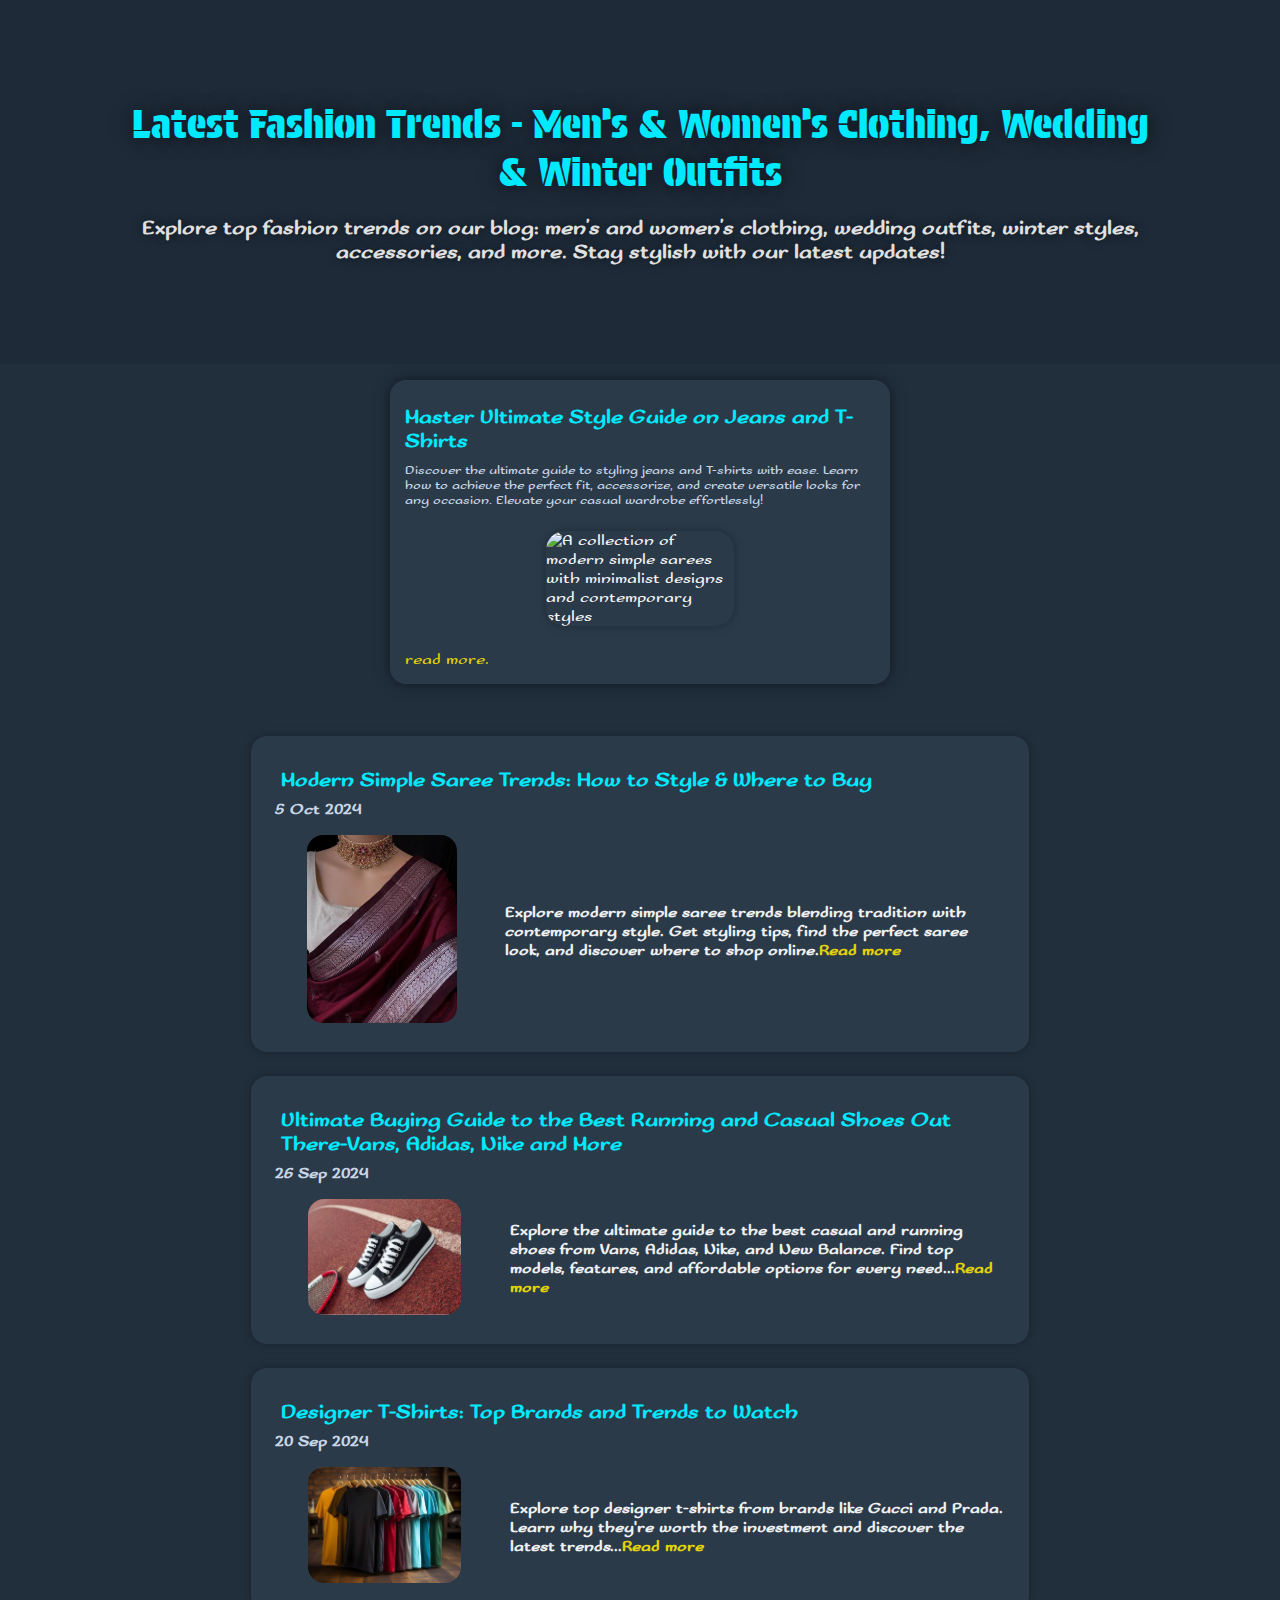
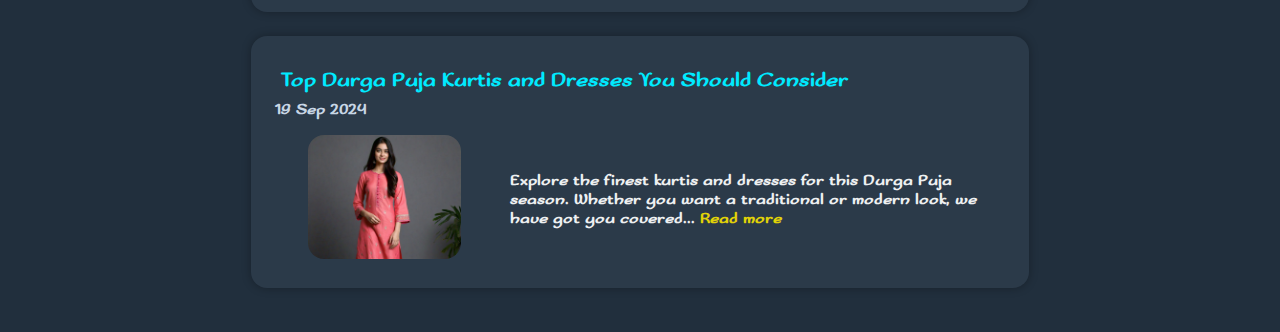
==== commit 15a2e916: "Update index.html" ====
--- a/index.html
+++ b/index.html
@@ -1,152 +1,227 @@
 <!DOCTYPE html>
 <html lang="en">
-
-<head>
-  <!-- Google Tag Manager -->
-  <script>
-    (function (w, d, s, l, i) {
-      w[l] = w[l] || []; w[l].push({
-        'gtm.start':
-          new Date().getTime(), event: 'gtm.js'
-      }); var f = d.getElementsByTagName(s)[0],
-        j = d.createElement(s), dl = l != 'dataLayer' ? '&l=' + l : ''; j.async = true; j.src =
-          'https://www.googletagmanager.com/gtm.js?id=' + i + dl; f.parentNode.insertBefore(j, f);
-    })(window, document, 'script', 'dataLayer', 'GTM-KQD5WWTQ');
-  </script>
-  <!-- End Google Tag Manager -->
-  <!-- general meta tags and title -->
-  <meta charset="UTF-8">
-  <meta name="viewport" content="width=device-width, initial-scale=1.0">
-  <meta name="title" content="Latest Fashion Trends: Men’s & Women’s Clothing, Wedding & Winter Wear">
-  <meta name="description"
-    content="Explore top fashion trends: men’s and women’s clothing, wedding outfits, winter styles, accessories, and more. Stay stylish with our latest updates!">
-  <title>Latest Fashion Trends - Men’s & Women’s Clothing, Wedding & Winter Outfits</title>
-  <meta name="keywords"
-    content="Fashion , Kurtis, Dresses, Women's fashion, Stylish accessories, Trendy outfits, perfeex, perfeex blog, man's Clothing, clothings, mans fashion, Wedding outfits for Women, fashion jwlerry, fashion shoes">
-  <!-- open graph tags -->
-  <meta property="og:title" content="Latest Fashion Trends: Men’s & Women’s Clothing, Wedding & Winter Wear">
-  <meta property="og:description"
-    content="Explore top fashion trends: men’s and women’s clothing, wedding outfits, winter styles, accessories, and more. Stay stylish with our latest updates!">
-  <meta property="og:image" content="https://perfeex.blog/assets/images/a.jpg">
-  <meta property="og:url" content="https://perfeex.blog">
-  <!-- do-follow, no-follow -->
-  <meta name="robots" content="index, follow">
-  <!-- auther name -->
-  <meta name="author" content="Rahul Pal">
-  <!-- cananical tag -->
-  <link rel="canonical" href="https://perfeex.blog" />
-  <!-- favicon -->
-  <link rel="icon" href="assets/images/logo.jpg" type="image/x-icon">
-  <link rel="icon" href="assets/images/logo.jpg" type="image/png">
-  <!-- stylesheet link -->
-  <link rel="stylesheet" href="assets/css/style.css" />
-  <!-- Structured Data for SEO -->
-  <script type="application/ld+json">
-    {
-      "@context": "https://schema.org",
-      "@type": "Blog",
-      "mainEntityOfPage": {
-        "@type": "WebPage",
-        "@id": "https://perfeex.blog"
-      },
-      "headline": "Latest Fashion Trends: Men’s & Women’s Clothing, Wedding & Winter Wear",
-      "description": "Explore top fashion trends: men’s and women’s clothing, wedding outfits, winter styles, accessories, and more. Stay stylish with our latest updates!",
-      "author": {
-        "@type": "Person",
-        "name": "Rahul Pal"
-      },
-      "datePublished": "2024-09-19",
-      "image": "https://perfeex.blog/assets/images/logo.jpg",
-      "publisher": {
-        "@type": "Organization",
-        "name": "Fashion Pulse",
-        "logo": {
-          "@type": "ImageObject",
-          "url": "https://perfeex.blog/assets/images/logo.png"
+  <head>
+    <!-- Google Tag Manager -->
+    <script>
+      (function (w, d, s, l, i) {
+        w[l] = w[l] || [];
+        w[l].push({
+          "gtm.start": new Date().getTime(),
+          event: "gtm.js",
+        });
+        var f = d.getElementsByTagName(s)[0],
+          j = d.createElement(s),
+          dl = l != "dataLayer" ? "&l=" + l : "";
+        j.async = true;
+        j.src = "https://www.googletagmanager.com/gtm.js?id=" + i + dl;
+        f.parentNode.insertBefore(j, f);
+      })(window, document, "script", "dataLayer", "GTM-KQD5WWTQ");
+    </script>
+    <!-- End Google Tag Manager -->
+    <!-- general meta tags and title -->
+    <meta charset="UTF-8" />
+    <meta name="viewport" content="width=device-width, initial-scale=1.0" />
+    <meta
+      name="title"
+      content="Latest Fashion Trends: Men’s & Women’s Clothing, Wedding & Winter Wear"
+    />
+    <meta
+      name="description"
+      content="Explore top fashion trends: men’s and women’s clothing, wedding outfits, winter styles, accessories, and more. Stay stylish with our latest updates!"
+    />
+    <title>
+      Latest Fashion Trends - Men’s & Women’s Clothing, Wedding & Winter Outfits
+    </title>
+    <meta
+      name="keywords"
+      content="Fashion , Kurtis, Dresses, Women's fashion, Stylish accessories, Trendy outfits, perfeex, perfeex blog, man's Clothing, clothings, mans fashion, Wedding outfits for Women, fashion jwlerry, fashion shoes"
+    />
+    <!-- open graph tags -->
+    <meta
+      property="og:title"
+      content="Latest Fashion Trends: Men’s & Women’s Clothing, Wedding & Winter Wear"
+    />
+    <meta
+      property="og:description"
+      content="Explore top fashion trends: men’s and women’s clothing, wedding outfits, winter styles, accessories, and more. Stay stylish with our latest updates!"
+    />
+    <meta
+      property="og:image"
+      content="https://perfeex.blog/assets/images/a.jpg"
+    />
+    <meta property="og:url" content="https://perfeex.blog" />
+    <!-- do-follow, no-follow -->
+    <meta name="robots" content="index, follow" />
+    <!-- auther name -->
+    <meta name="author" content="Rahul Pal" />
+    <!-- cananical tag -->
+    <link rel="canonical" href="https://perfeex.blog" />
+    <!-- favicon -->
+    <link rel="icon" href="assets/images/logo.jpg" type="image/x-icon" />
+    <link rel="icon" href="assets/images/logo.jpg" type="image/png" />
+    <!-- stylesheet link -->
+    <link rel="stylesheet" href="assets/css/style.css" />
+    <!-- Structured Data for SEO -->
+    <script type="application/ld+json">
+      {
+        "@context": "https://schema.org",
+        "@type": "Blog",
+        "mainEntityOfPage": {
+          "@type": "WebPage",
+          "@id": "https://perfeex.blog"
+        },
+        "headline": "Latest Fashion Trends: Men’s & Women’s Clothing, Wedding & Winter Wear",
+        "description": "Explore top fashion trends: men’s and women’s clothing, wedding outfits, winter styles, accessories, and more. Stay stylish with our latest updates!",
+        "author": {
+          "@type": "Person",
+          "name": "Rahul Pal"
+        },
+        "datePublished": "2024-09-19",
+        "image": "https://perfeex.blog/assets/images/logo.jpg",
+        "publisher": {
+          "@type": "Organization",
+          "name": "Fashion Pulse",
+          "logo": {
+            "@type": "ImageObject",
+            "url": "https://perfeex.blog/assets/images/logo.png"
+          }
         }
       }
-    }
-  </script>
-</head>
-
-<body>
-
-  <!-- Google Tag Manager (noscript) -->
-  <noscript><iframe src="https://www.googletagmanager.com/ns.html?id=GTM-KQD5WWTQ" height="0" width="0"
-      style="display:none;visibility:hidden"></iframe></noscript>
-  <!-- End Google Tag Manager (noscript) -->
-
-  <section id="header">
-    <h2>Latest Fashion Trends - Men’s & Women’s Clothing, Wedding & Winter Outfits</h2>
-    <h1>Explore top fashion trends on our blog: men’s and women’s clothing, wedding outfits, winter styles, accessories,
-      and more. Stay stylish with our latest updates!</h1>
-  </section>
-
-  <section id="posts">
-
-    <!-- Blog Post 1 -->
-    <div class="big">
-      <h2>Modern Simple Saree Trends: How to Style & Where to Buy</h2>
-      <p></p>
-      <div class="img-container">
-        <img src="assets/images/d.jpg" alt=""A collection of modern simple sarees with minimalist designs and contemporary styles" />
+    </script>
+  </head>
+
+  <body>
+    <!-- Google Tag Manager (noscript) -->
+    <noscript
+      ><iframe
+        src="https://www.googletagmanager.com/ns.html?id=GTM-KQD5WWTQ"
+        height="0"
+        width="0"
+        style="display: none; visibility: hidden"
+      ></iframe
+    ></noscript>
+    <!-- End Google Tag Manager (noscript) -->
+
+    <section id="header">
+      <h2>
+        Latest Fashion Trends - Men’s & Women’s Clothing, Wedding & Winter
+        Outfits
+      </h2>
+      <h1>
+        Explore top fashion trends on our blog: men’s and women’s clothing,
+        wedding outfits, winter styles, accessories, and more. Stay stylish with
+        our latest updates!
+      </h1>
+    </section>
+
+    <section id="posts">
+      <!-- Blog Post 1 -->
+      <div class="big">
+        <h2>Master Ultimate Style Guide on Jeans and T-Shirts</h2>
+        <p>Discover the ultimate guide to styling jeans and T-shirts with ease. Learn how to achieve the perfect fit, accessorize, and create versatile looks for any occasion. Elevate your casual wardrobe effortlessly!</p>
+        <div class="img-container">
+          <img src="assets/images/e.jpg" alt="A collection of modern simple
+          sarees with minimalist designs and contemporary styles" />
+        </div>
+        <h3>
+          
+        </h3>
+        <a href="posts/blog5.html">read more.</a>
       </div>
-      <h3>Explore modern simple saree trends blending tradition with contemporary style. Get styling tips, find the
-        perfect saree look, and discover where to shop online.</h3>
-      <a href="posts/blog4.html">read more.</a>
-    </div>
-
-    <!--mini Blog-->
-    <div class="small">
-
-      <div class="container">
-        <h2>Ultimate Buying Guide to the Best Running and Casual Shoes Out There-Vans, Adidas, Nike and More</h2>
-        <p>26 Sep 2024</p>
-        <div class="s-main">
-          <div class="img">
-            <img src="assets/images/c.jpg" alt="Best Vans, Adidas, and Nike running and casual shoes" />
-          </div>
-          <div class="text">
-            <h3>Explore the ultimate guide to the best casual and running shoes from Vans, Adidas, Nike, and New
-              Balance. Find
-              top models, features, and affordable options for every need...<a href="posts/blog3.html">Read more</a>
-            </h3>
+
+      <!--mini Blog-->
+      <div class="small">
+        <div class="container">
+          <h2>
+            Modern Simple Saree Trends: How to Style & Where to Buy
+          </h2>
+          <p>5 Oct 2024</p>
+          <div class="s-main">
+            <div class="img">
+              <img
+                src="assets/images/d.jpg" alt="" A collection of modern simple
+          sarees with minimalist designs and contemporary styles"
+              />
+            </div>
+            <div class="text">
+              <h3>
+                Explore modern simple saree trends blending tradition with
+          contemporary style. Get styling tips, find the perfect saree look, and
+          discover where to shop online.<a
+                  href="posts/blog4.html"
+                  >Read more</a
+                >
+              </h3>
+            </div>
+          </div>
+        </div>
+
+        <div class="container">
+          <h2>
+            Ultimate Buying Guide to the Best Running and Casual Shoes Out
+            There-Vans, Adidas, Nike and More
+          </h2>
+          <p>26 Sep 2024</p>
+          <div class="s-main">
+            <div class="img">
+              <img
+                src="assets/images/c.jpg"
+                alt="Best Vans, Adidas, and Nike running and casual shoes"
+              />
+            </div>
+            <div class="text">
+              <h3>
+                Explore the ultimate guide to the best casual and running shoes
+                from Vans, Adidas, Nike, and New Balance. Find top models,
+                features, and affordable options for every need...<a
+                  href="posts/blog3.html"
+                  >Read more</a
+                >
+              </h3>
+            </div>
+          </div>
+        </div>
+
+        <div class="container">
+          <h2>Designer T-Shirts: Top Brands and Trends to Watch</h2>
+          <p>20 Sep 2024</p>
+          <div class="s-main">
+            <div class="img">
+              <img
+                src="assets/images/b.jpg"
+                alt="Stylish kurtis for Durga Puja celebrations"
+              />
+            </div>
+            <div class="text">
+              <h3>
+                Explore top designer t-shirts from brands like Gucci and Prada.
+                Learn why they're worth the investment and discover the latest
+                trends...<a href="posts/blog2.html">Read more</a>
+              </h3>
+            </div>
+          </div>
+        </div>
+
+        <div class="container">
+          <h2>Top Durga Puja Kurtis and Dresses You Should Consider</h2>
+          <p>19 Sep 2024</p>
+          <div class="s-main">
+            <div class="img">
+              <img
+                src="assets/images/a.jpg"
+                alt="Stylish kurtis for Durga Puja celebrations"
+              />
+            </div>
+            <div class="text">
+              <h3>
+                Explore the finest kurtis and dresses for this Durga Puja
+                season. Whether you want a traditional or modern look, we have
+                got you covered... <a href="posts/blog1.html">Read more</a>
+              </h3>
+            </div>
           </div>
         </div>
       </div>
-
-      <div class="container">
-        <h2>Designer T-Shirts: Top Brands and Trends to Watch</h2>
-        <p>20 Sep 2024</p>
-        <div class="s-main">
-          <div class="img">
-            <img src="assets/images/b.jpg" alt="Stylish kurtis for Durga Puja celebrations" />
-          </div>
-          <div class="text">
-            <h3>Explore top designer t-shirts from brands like Gucci and Prada. Learn why they're worth the investment
-              and discover the latest trends...<a href="posts/blog2.html">Read more</a></h3>
-          </div>
-        </div>
-      </div>
-
-      <div class="container">
-        <h2>Top Durga Puja Kurtis and Dresses You Should Consider</h2>
-        <p>19 Sep 2024</p>
-        <div class="s-main">
-          <div class="img">
-            <img src="assets/images/a.jpg" alt="Stylish kurtis for Durga Puja celebrations" />
-          </div>
-          <div class="text">
-            <h3>Explore the finest kurtis and dresses for this Durga Puja season. Whether you want a traditional or
-              modern look, we have got you covered... <a href="posts/blog1.html">Read more</a></h3>
-          </div>
-        </div>
-      </div>
-
-    </div>
-  </section>
-
-
-</body>
-
+    </section>
+  </body>
 </html>
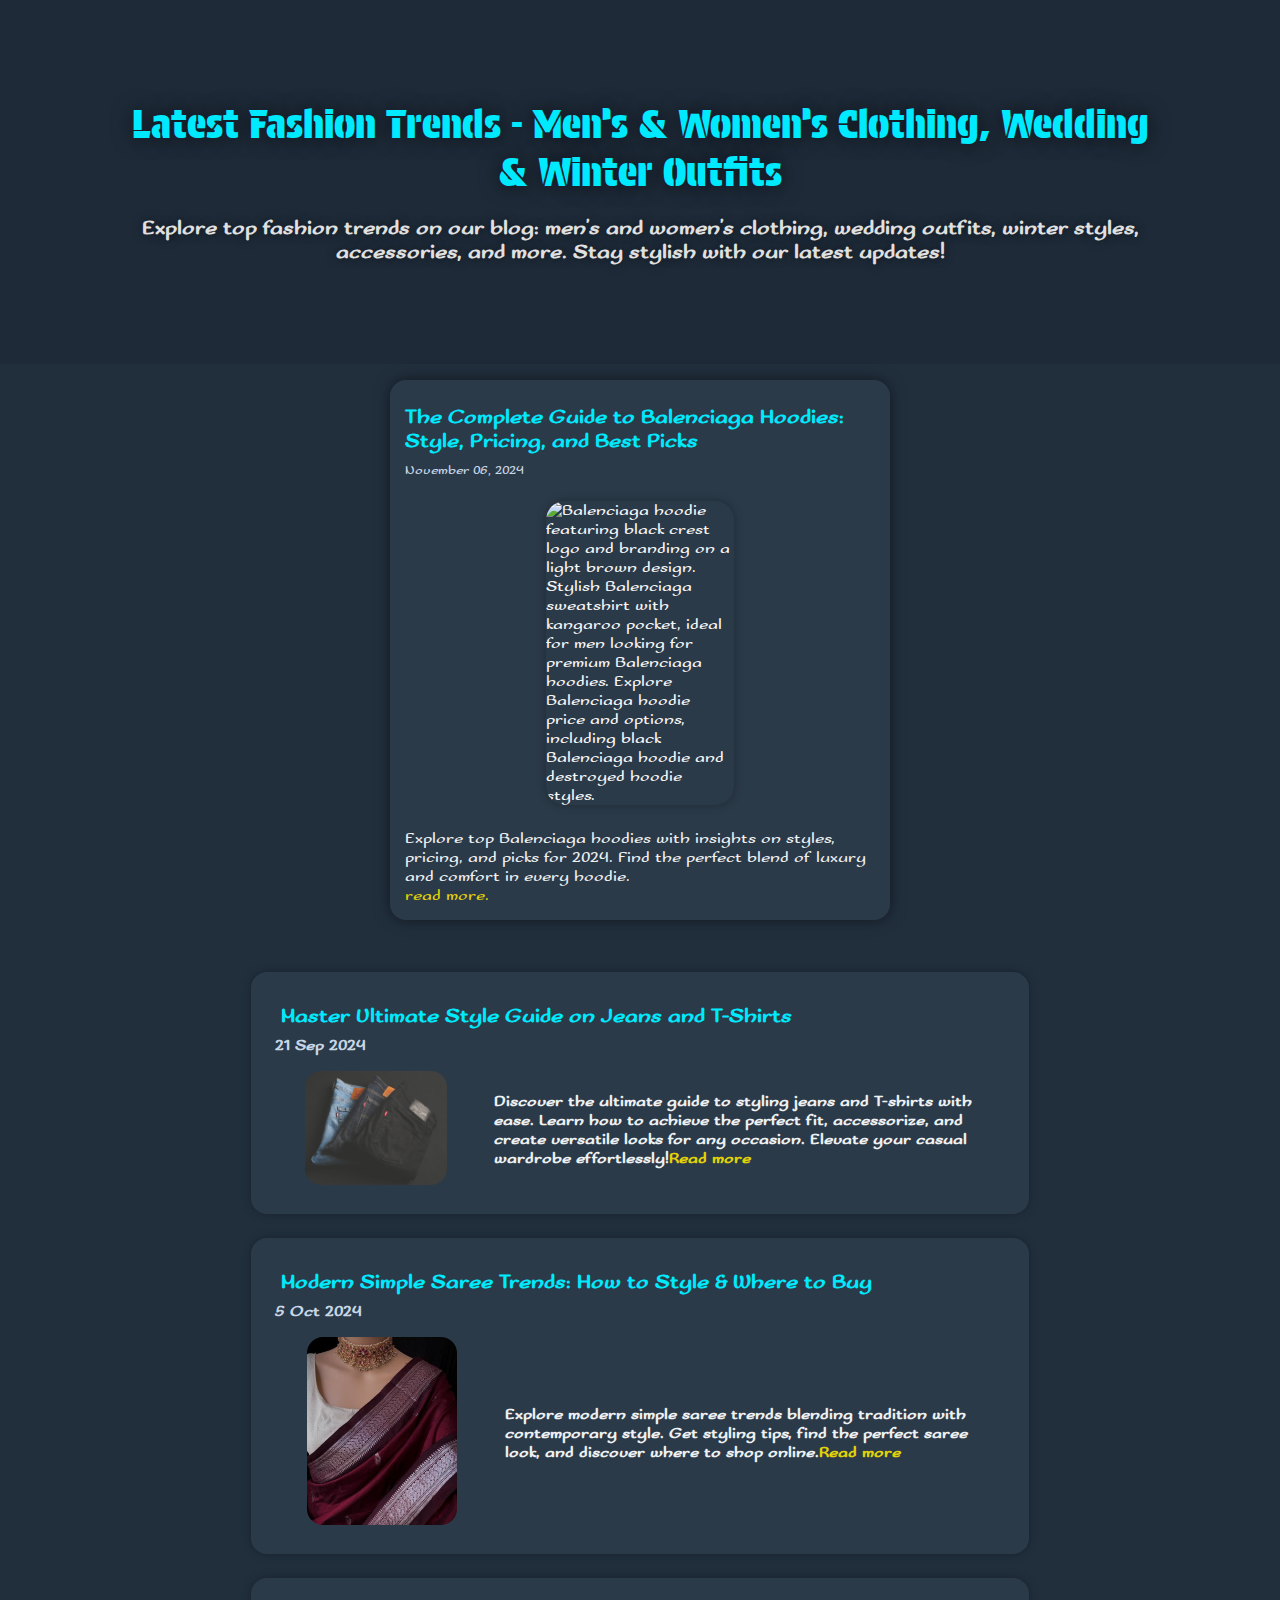
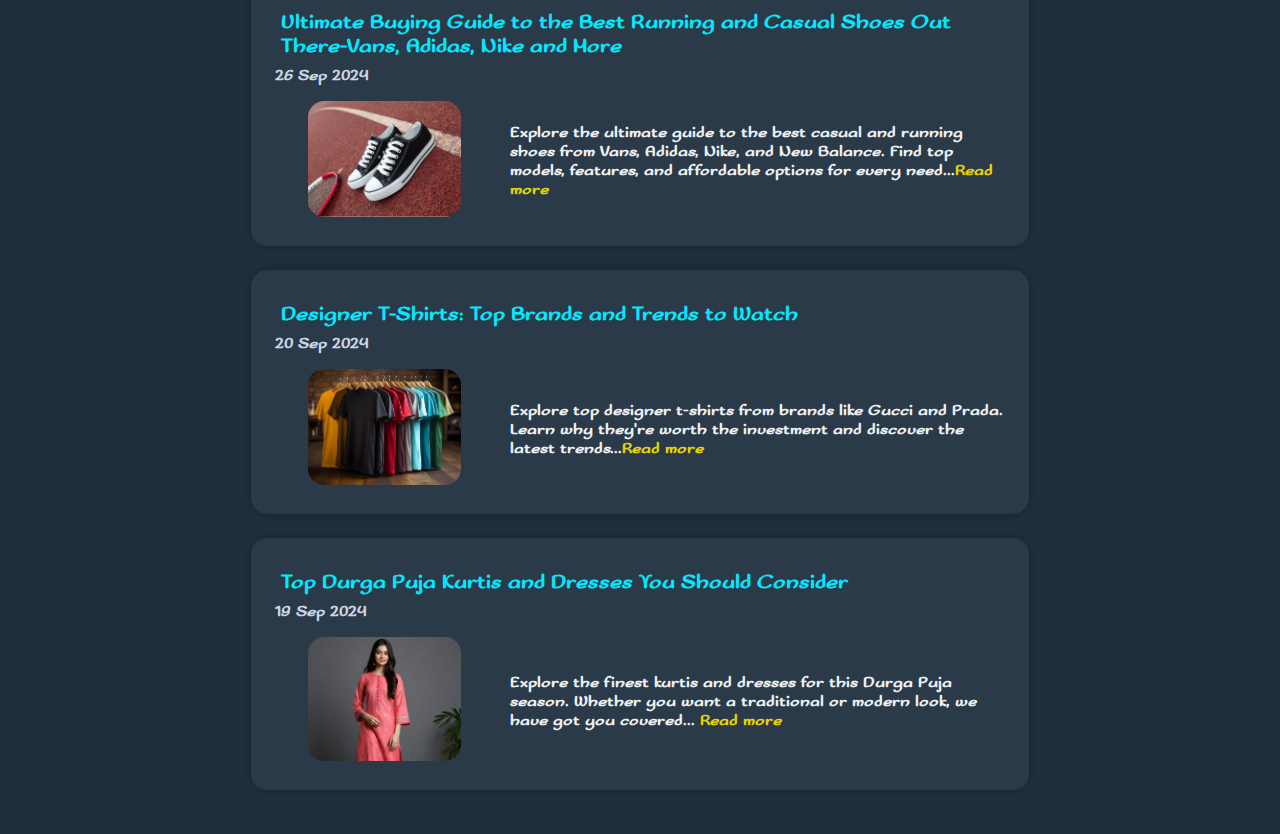
==== commit e557900f: "Update index.html" ====
--- a/index.html
+++ b/index.html
@@ -117,37 +117,52 @@
     <section id="posts">
       <!-- Blog Post 1 -->
       <div class="big">
-        <h2>Master Ultimate Style Guide on Jeans and T-Shirts</h2>
-        <p>Discover the ultimate guide to styling jeans and T-shirts with ease. Learn how to achieve the perfect fit, accessorize, and create versatile looks for any occasion. Elevate your casual wardrobe effortlessly!</p>
+        <h2>The Complete Guide to Balenciaga Hoodies: Style, Pricing, and Best Picks</h2>
+        <p>November 06, 2024</p>
         <div class="img-container">
-          <img src="assets/images/e.jpg" alt="A collection of modern simple
-          sarees with minimalist designs and contemporary styles" />
-        </div>
-        <h3>
-          
-        </h3>
-        <a href="posts/blog5.html">read more.</a>
+          <img src="assets/images/f.jpg" alt="Balenciaga hoodie featuring black crest logo and branding on a light brown design. Stylish Balenciaga sweatshirt with kangaroo pocket, ideal for men looking for premium Balenciaga hoodies. Explore Balenciaga hoodie price and options, including black Balenciaga hoodie and destroyed hoodie styles." />
+        </div>
+        <h3>Explore top Balenciaga hoodies with insights on styles, pricing, and picks for 2024. Find the perfect blend of luxury and comfort in every hoodie.</h3>
+        <a href="posts/blog6.html">read more.</a>
       </div>
 
       <!--mini Blog-->
       <div class="small">
         <div class="container">
-          <h2>
-            Modern Simple Saree Trends: How to Style & Where to Buy
-          </h2>
+          <h2>Master Ultimate Style Guide on Jeans and T-Shirts</h2>
+          <p>21 Sep 2024</p>
+          <div class="s-main">
+            <div class="img">
+              <img
+                src="assets/images/e.jpg"
+                alt="A collection of modern simple
+          sarees with minimalist designs and contemporary styles"
+              />
+            </div>
+            <div class="text">
+              <h3>
+                Discover the ultimate guide to styling jeans and T-shirts with
+                ease. Learn how to achieve the perfect fit, accessorize, and
+                create versatile looks for any occasion. Elevate your casual
+                wardrobe effortlessly!<a href="posts/blog5.html">Read more</a>
+              </h3>
+            </div>
+          </div>
+        </div>
+
+        <div class="container">
+          <h2>Modern Simple Saree Trends: How to Style & Where to Buy</h2>
           <p>5 Oct 2024</p>
           <div class="s-main">
             <div class="img">
-              <img
-                src="assets/images/d.jpg" alt="" A collection of modern simple
-          sarees with minimalist designs and contemporary styles"
-              />
+              <img src="assets/images/d.jpg" alt="" A collection of modern
+              simple sarees with minimalist designs and contemporary styles" />
             </div>
             <div class="text">
               <h3>
                 Explore modern simple saree trends blending tradition with
-          contemporary style. Get styling tips, find the perfect saree look, and
-          discover where to shop online.<a
+                contemporary style. Get styling tips, find the perfect saree
+                look, and discover where to shop online.<a
                   href="posts/blog4.html"
                   >Read more</a
                 >
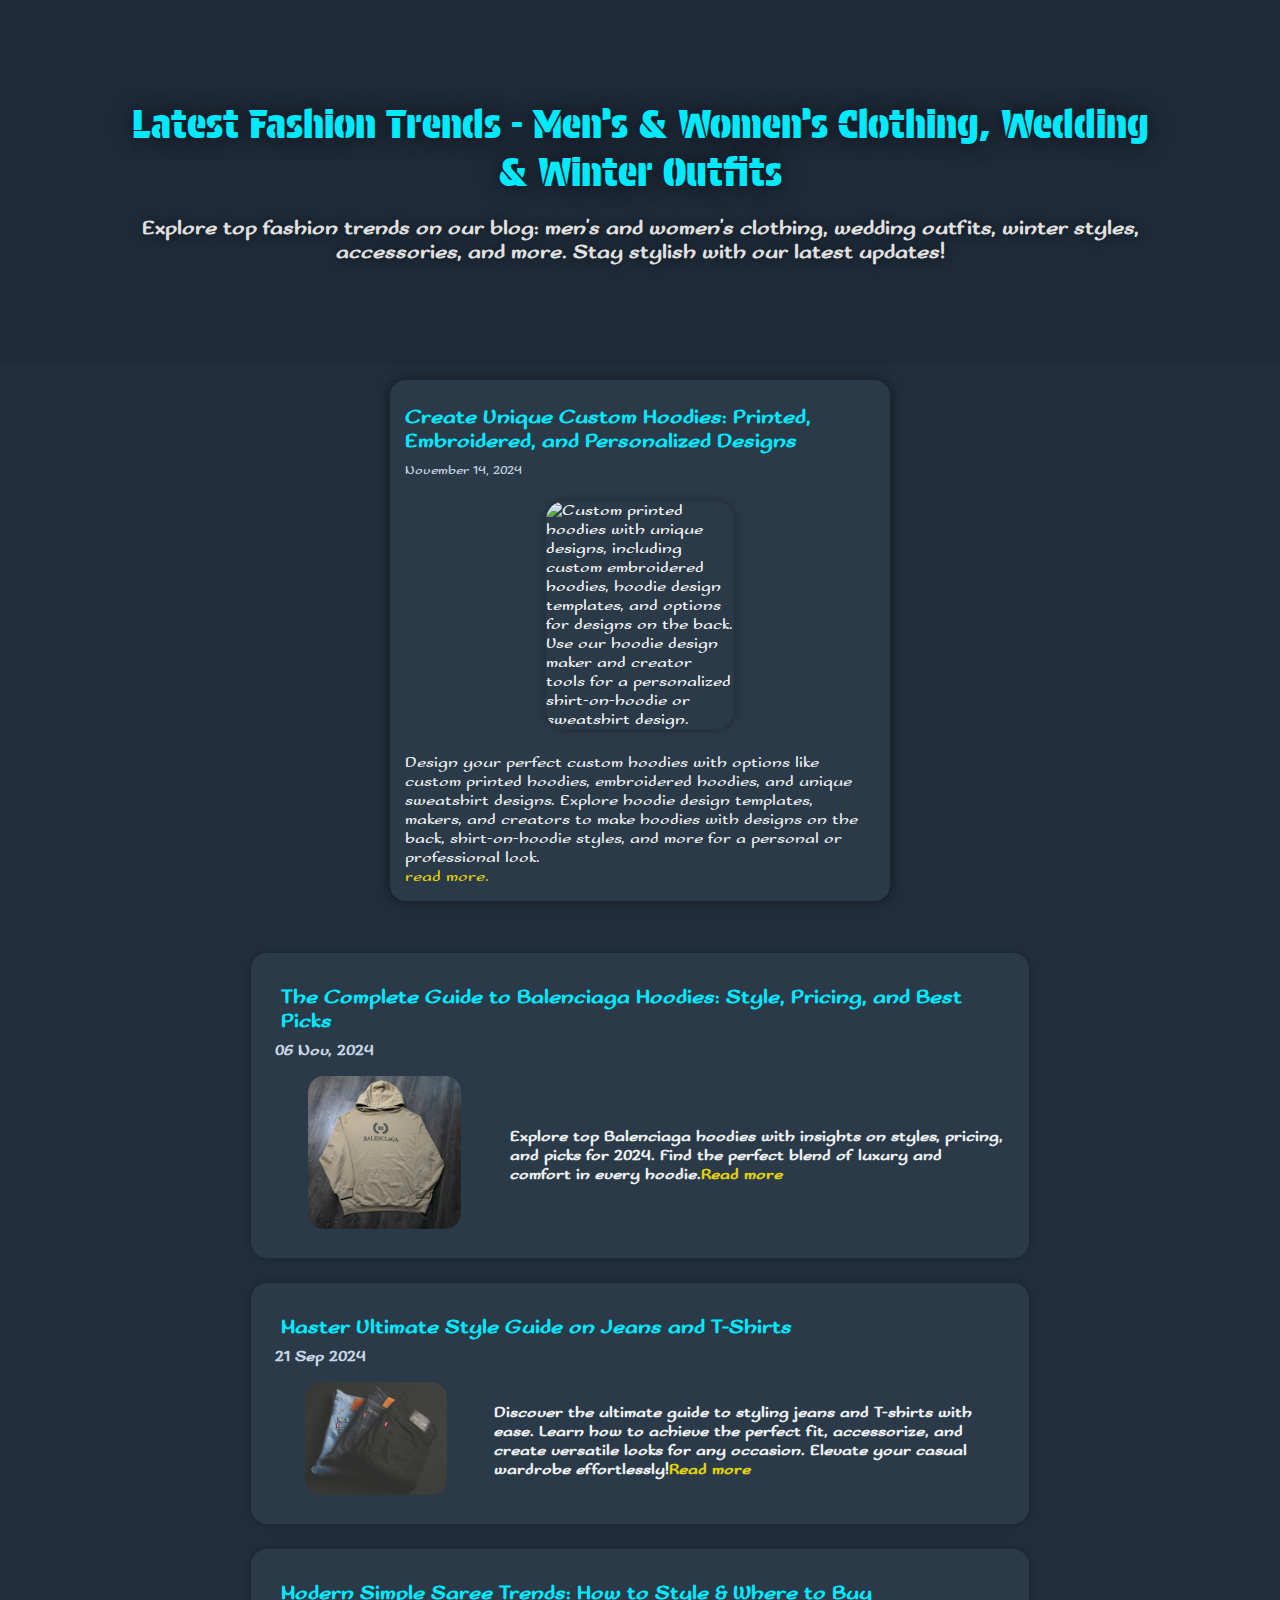
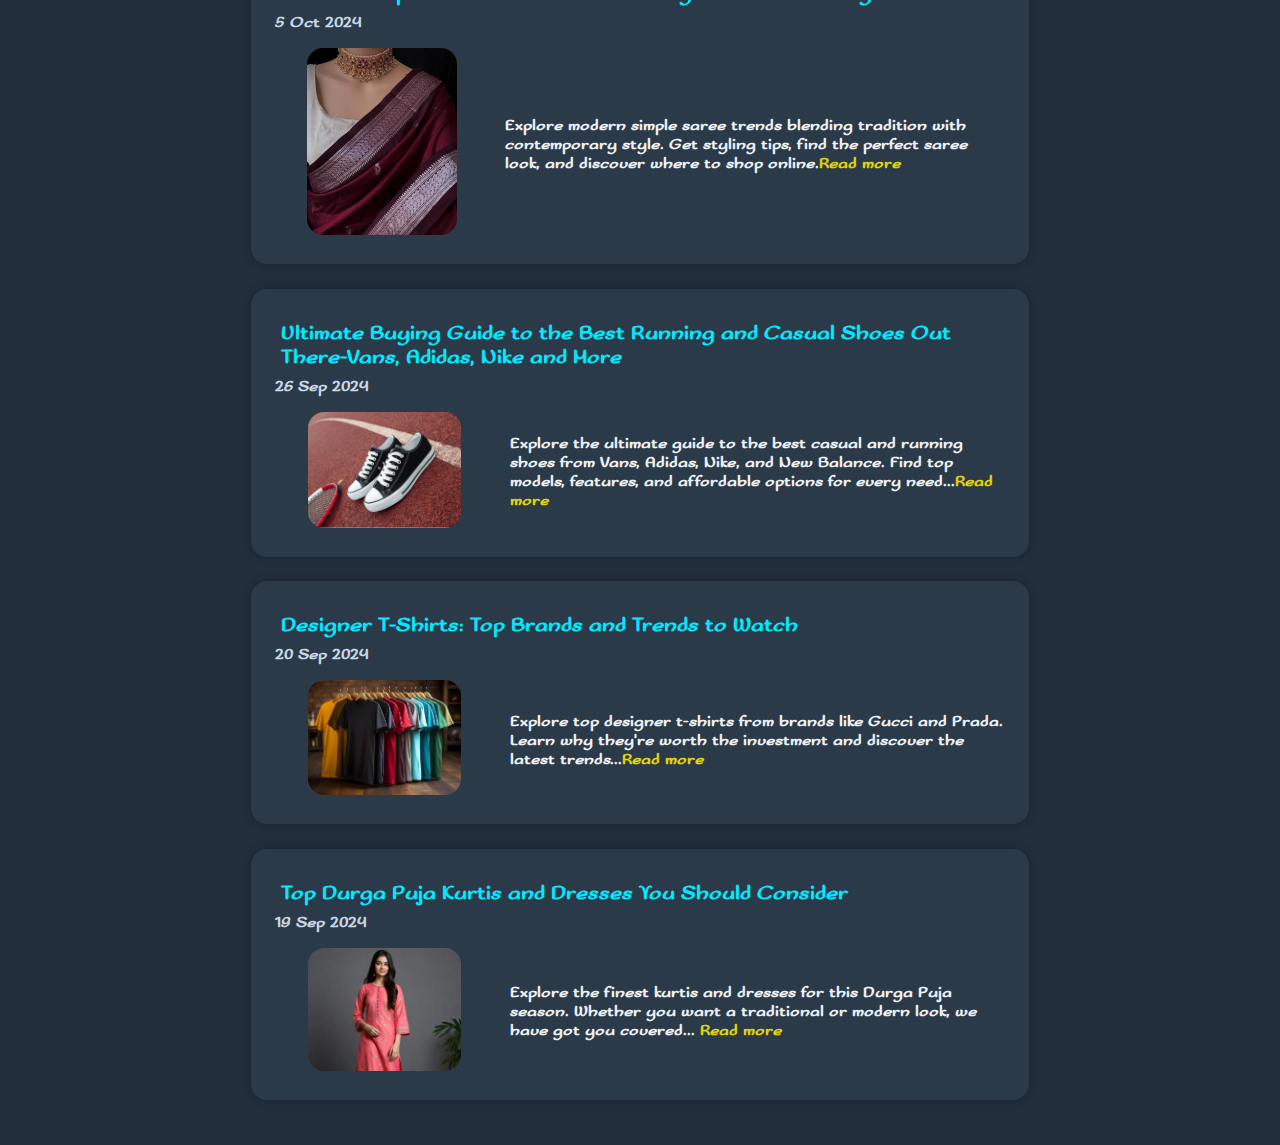
==== commit 26fba5ba: "Update index.html" ====
--- a/index.html
+++ b/index.html
@@ -117,17 +117,52 @@
     <section id="posts">
       <!-- Blog Post 1 -->
       <div class="big">
-        <h2>The Complete Guide to Balenciaga Hoodies: Style, Pricing, and Best Picks</h2>
-        <p>November 06, 2024</p>
+        <h2>
+          Create Unique Custom Hoodies: Printed, Embroidered, and Personalized
+          Designs
+        </h2>
+        <p>November 14, 2024</p>
         <div class="img-container">
-          <img src="assets/images/f.jpg" alt="Balenciaga hoodie featuring black crest logo and branding on a light brown design. Stylish Balenciaga sweatshirt with kangaroo pocket, ideal for men looking for premium Balenciaga hoodies. Explore Balenciaga hoodie price and options, including black Balenciaga hoodie and destroyed hoodie styles." />
-        </div>
-        <h3>Explore top Balenciaga hoodies with insights on styles, pricing, and picks for 2024. Find the perfect blend of luxury and comfort in every hoodie.</h3>
-        <a href="posts/blog6.html">read more.</a>
+          <img
+            src="assets/images/g.jpg"
+            alt="Custom printed hoodies with unique designs, including custom embroidered hoodies, hoodie design templates, and options for designs on the back. Use our hoodie design maker and creator tools for a personalized shirt-on-hoodie or sweatshirt design."
+          />
+        </div>
+        <h3>
+          Design your perfect custom hoodies with options like custom printed
+          hoodies, embroidered hoodies, and unique sweatshirt designs. Explore
+          hoodie design templates, makers, and creators to make hoodies with
+          designs on the back, shirt-on-hoodie styles, and more for a personal
+          or professional look.
+        </h3>
+        <a href="posts/blog7.html">read more.</a>
       </div>
 
       <!--mini Blog-->
       <div class="small">
+        <div class="container">
+          <h2>
+            The Complete Guide to Balenciaga Hoodies: Style, Pricing, and Best
+            Picks
+          </h2>
+          <p>06 Nov, 2024</p>
+          <div class="s-main">
+            <div class="img">
+              <img
+                src="assets/images/f.jpg"
+                alt="Balenciaga hoodie featuring black crest logo and branding on a light brown design. Stylish Balenciaga sweatshirt with kangaroo pocket, ideal for men looking for premium Balenciaga hoodies. Explore Balenciaga hoodie price and options, including black Balenciaga hoodie and destroyed hoodie styles."
+              />
+            </div>
+            <div class="text">
+              <h3>
+                Explore top Balenciaga hoodies with insights on styles, pricing,
+                and picks for 2024. Find the perfect blend of luxury and comfort
+                in every hoodie.<a href="posts/blog6.html">Read more</a>
+              </h3>
+            </div>
+          </div>
+        </div>
+
         <div class="container">
           <h2>Master Ultimate Style Guide on Jeans and T-Shirts</h2>
           <p>21 Sep 2024</p>
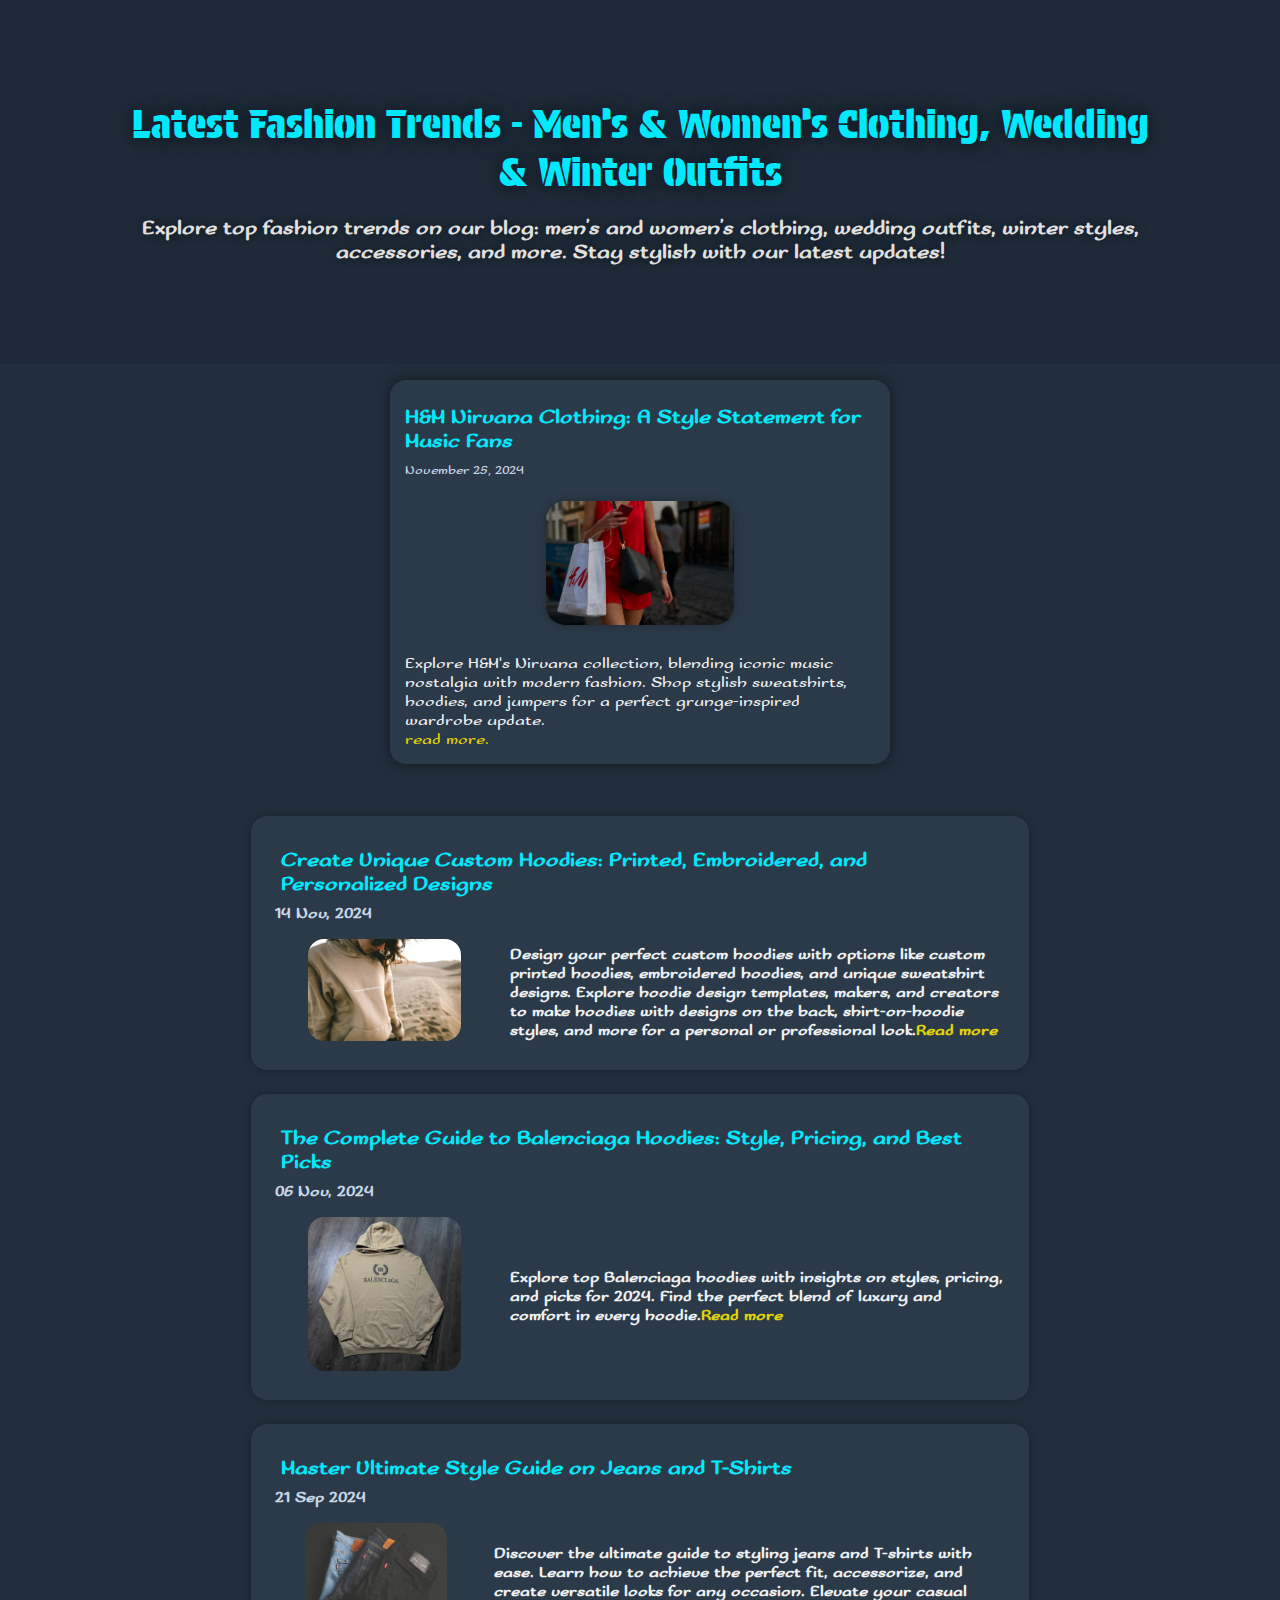
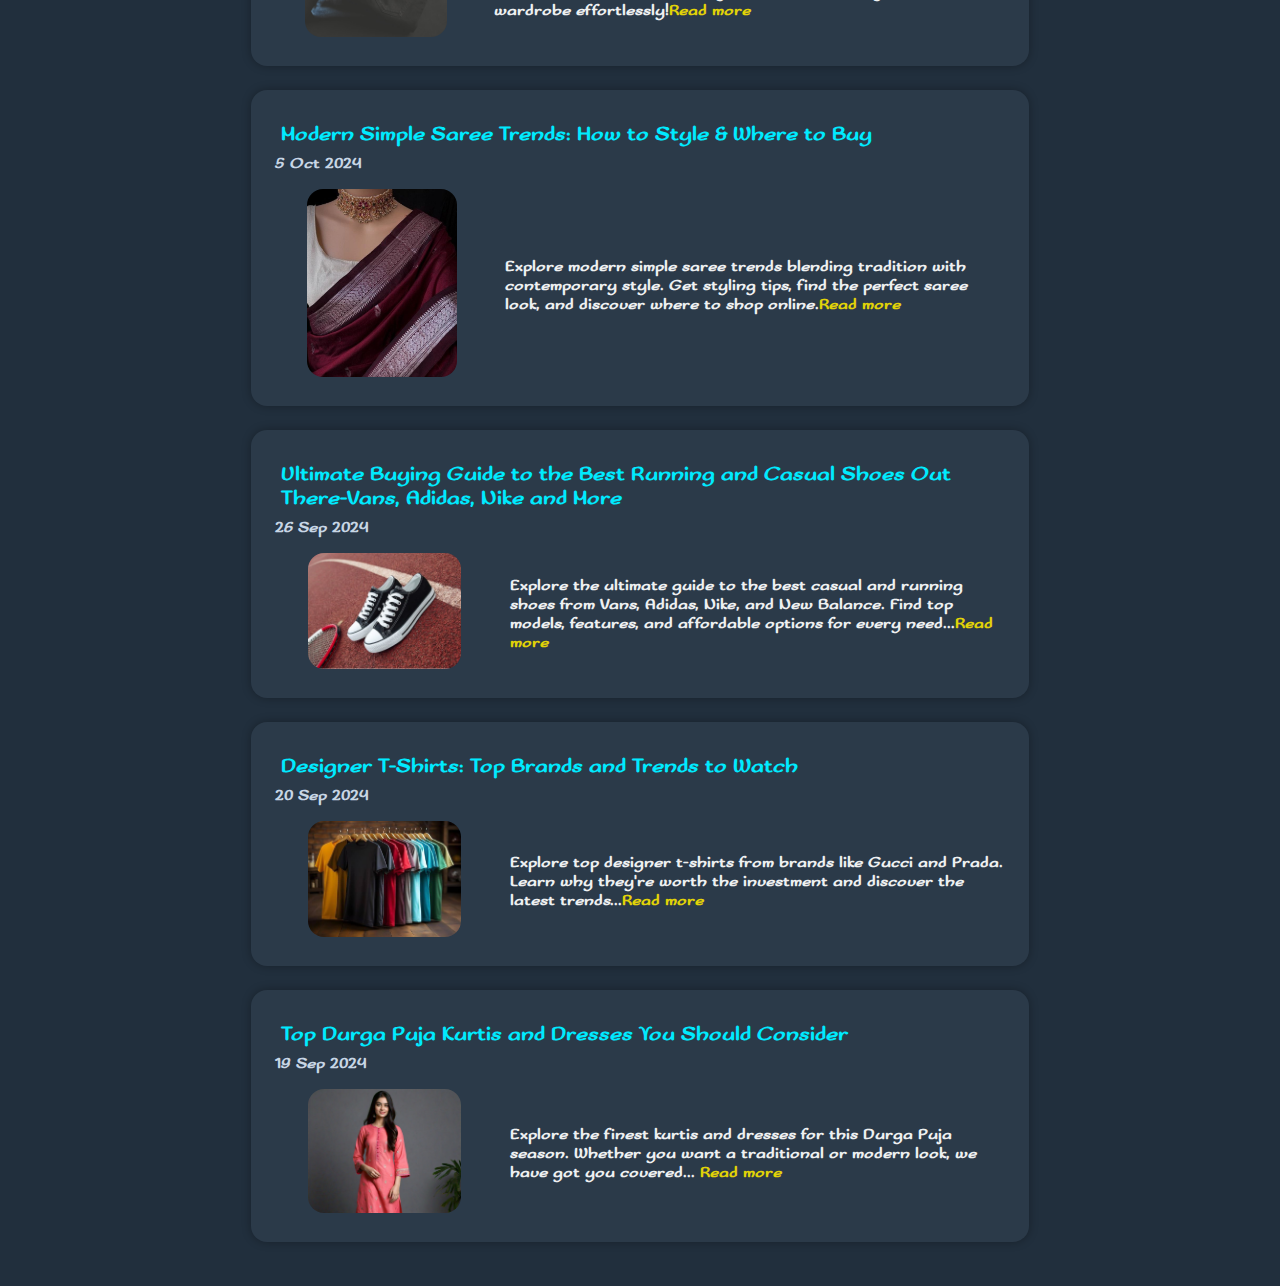
==== commit e412cce0: "Update index.html" ====
--- a/index.html
+++ b/index.html
@@ -118,28 +118,49 @@
       <!-- Blog Post 1 -->
       <div class="big">
         <h2>
-          Create Unique Custom Hoodies: Printed, Embroidered, and Personalized
-          Designs
+        H&M Nirvana Clothing: A Style Statement for Music Fans
         </h2>
-        <p>November 14, 2024</p>
+        <p>November 25, 2024</p>
         <div class="img-container">
           <img
-            src="assets/images/g.jpg"
-            alt="Custom printed hoodies with unique designs, including custom embroidered hoodies, hoodie design templates, and options for designs on the back. Use our hoodie design maker and creator tools for a personalized shirt-on-hoodie or sweatshirt design."
+            src="assets/images/h.jpg"
+            alt="H&M Nirvana Collection featuring trendy sweatshirts, hoodies, and jumpers inspired by iconic music and modern fashion."
           />
         </div>
         <h3>
-          Design your perfect custom hoodies with options like custom printed
-          hoodies, embroidered hoodies, and unique sweatshirt designs. Explore
-          hoodie design templates, makers, and creators to make hoodies with
-          designs on the back, shirt-on-hoodie styles, and more for a personal
-          or professional look.
+          Explore H&M's Nirvana collection, blending iconic music nostalgia with modern fashion. Shop stylish sweatshirts,
+          hoodies, and jumpers for a perfect grunge-inspired wardrobe update.
         </h3>
-        <a href="posts/blog7.html">read more.</a>
+        <a href="posts/blog8.html">read more.</a>
       </div>
 
       <!--mini Blog-->
       <div class="small">
+        <div class="container">
+          <h2>
+            Create Unique Custom Hoodies: Printed, Embroidered, and Personalized
+            Designs
+          </h2>
+          <p>14 Nov, 2024</p>
+          <div class="s-main">
+            <div class="img">
+              <img
+                src="assets/images/g.jpg"
+                alt="Custom printed hoodies with unique designs, including custom embroidered hoodies, hoodie design templates, and options for designs on the back. Use our hoodie design maker and creator tools for a personalized shirt-on-hoodie or sweatshirt design."
+              />
+            </div>
+            <div class="text">
+              <h3>
+                Design your perfect custom hoodies with options like custom printed
+                hoodies, embroidered hoodies, and unique sweatshirt designs. Explore
+                hoodie design templates, makers, and creators to make hoodies with
+                designs on the back, shirt-on-hoodie styles, and more for a personal
+                or professional look.<a href="posts/blog7.html">Read more</a>
+              </h3>
+            </div>
+          </div>
+        </div>
+
         <div class="container">
           <h2>
             The Complete Guide to Balenciaga Hoodies: Style, Pricing, and Best
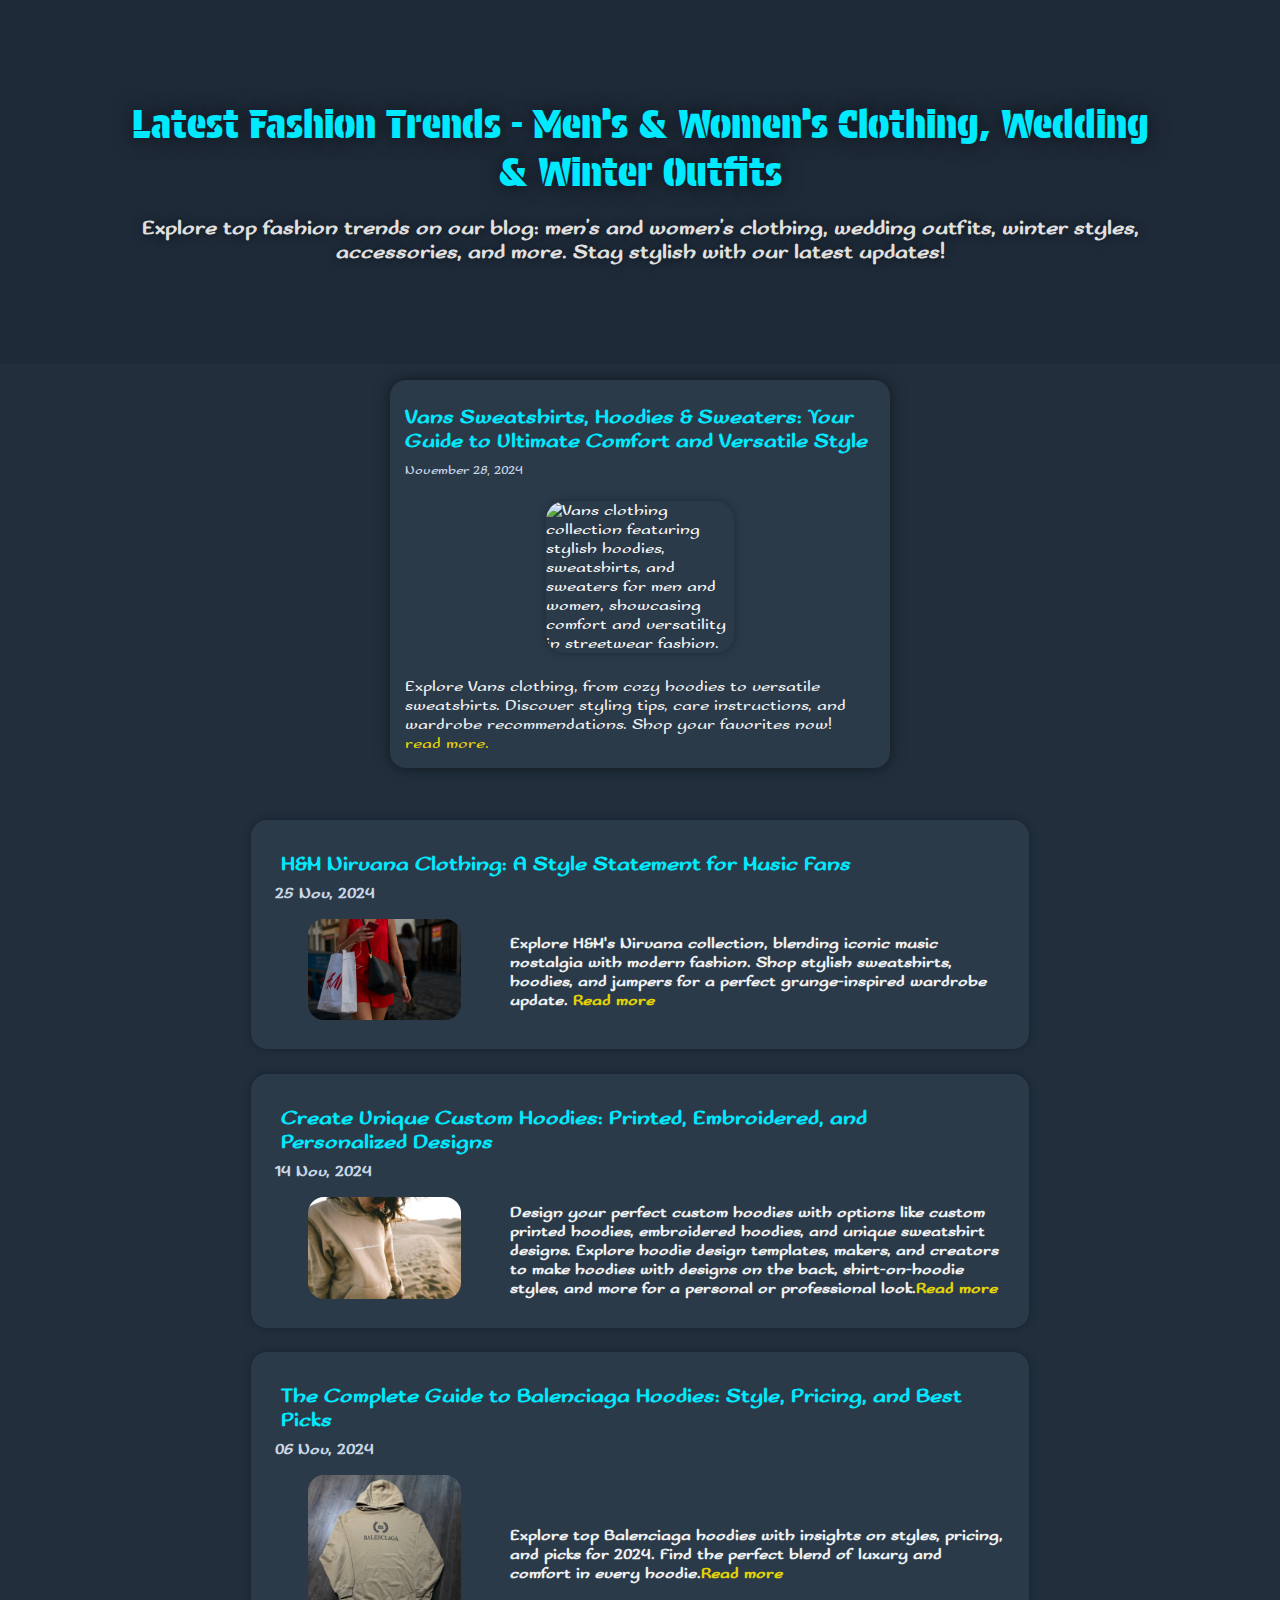
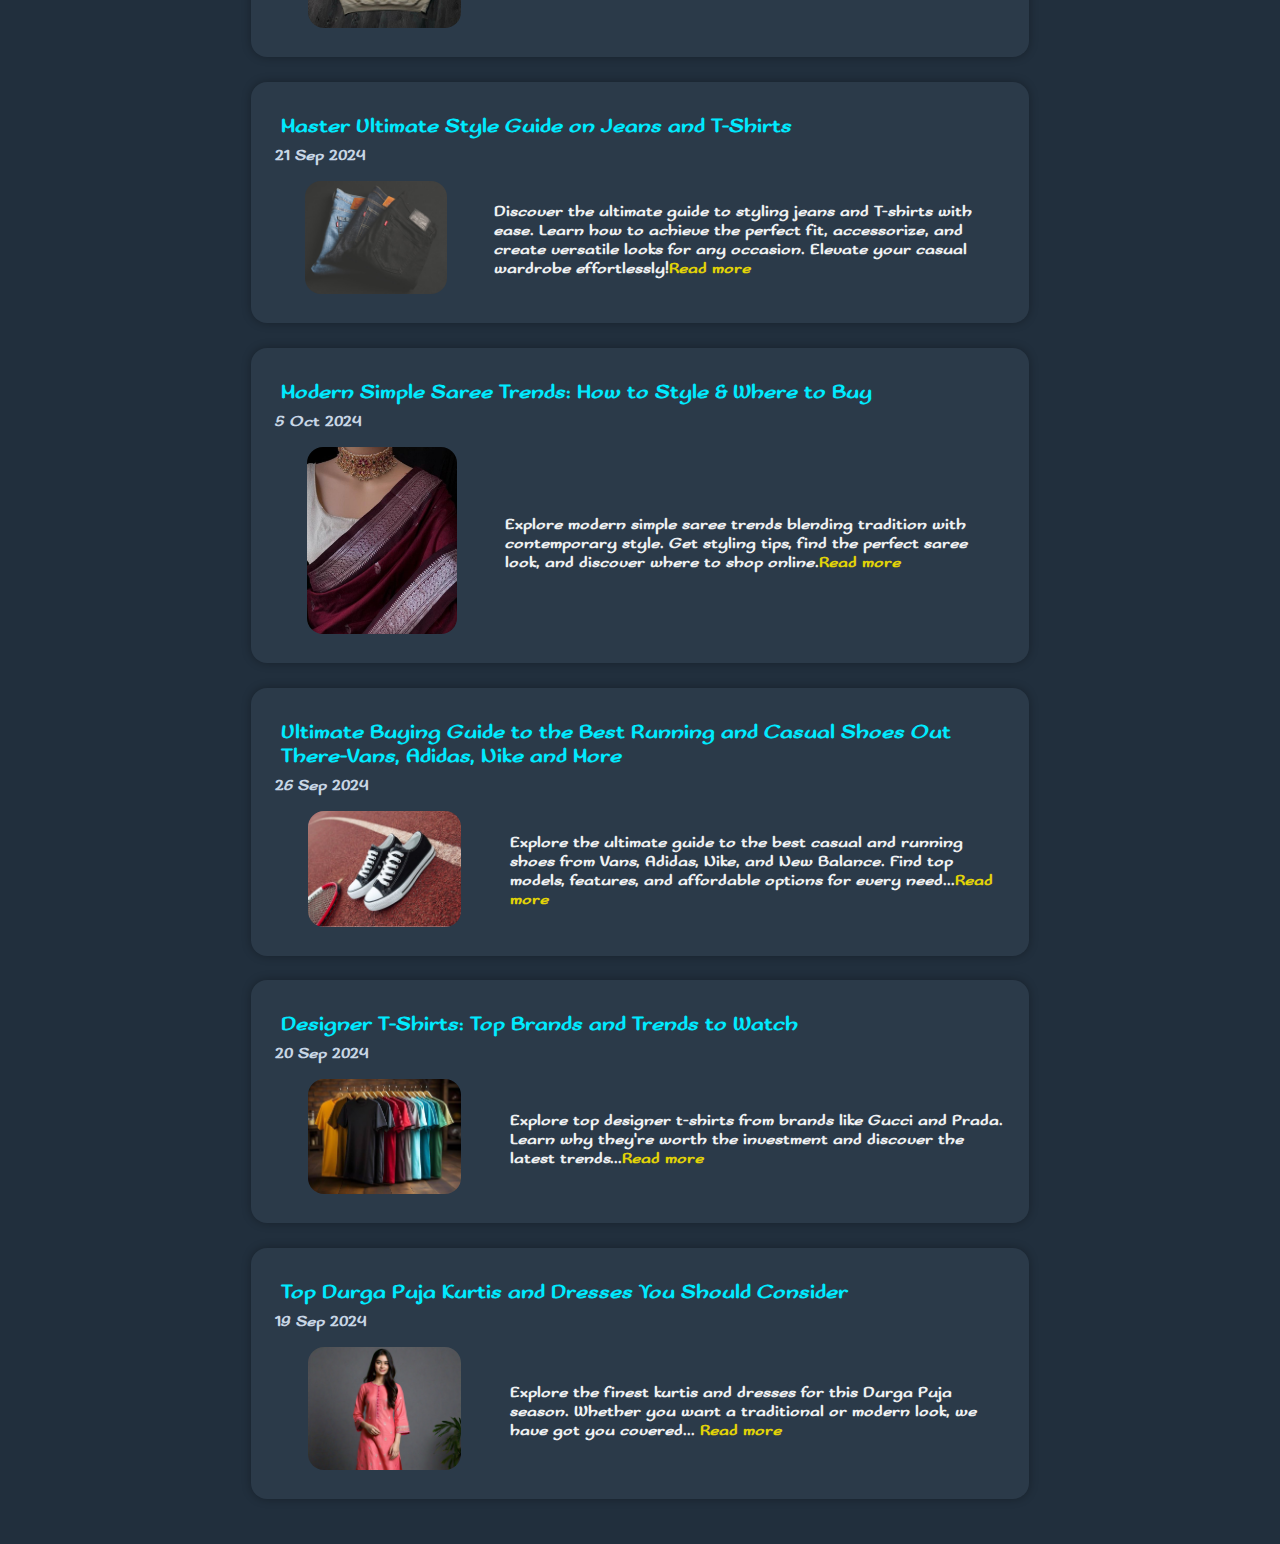
==== commit 286f938c: "Update index.html" ====
--- a/index.html
+++ b/index.html
@@ -1,68 +1,54 @@
 <!DOCTYPE html>
 <html lang="en">
-  <head>
-    <!-- Google Tag Manager -->
-    <script>
-      (function (w, d, s, l, i) {
-        w[l] = w[l] || [];
-        w[l].push({
-          "gtm.start": new Date().getTime(),
-          event: "gtm.js",
-        });
-        var f = d.getElementsByTagName(s)[0],
-          j = d.createElement(s),
-          dl = l != "dataLayer" ? "&l=" + l : "";
-        j.async = true;
-        j.src = "https://www.googletagmanager.com/gtm.js?id=" + i + dl;
-        f.parentNode.insertBefore(j, f);
-      })(window, document, "script", "dataLayer", "GTM-KQD5WWTQ");
-    </script>
-    <!-- End Google Tag Manager -->
-    <!-- general meta tags and title -->
-    <meta charset="UTF-8" />
-    <meta name="viewport" content="width=device-width, initial-scale=1.0" />
-    <meta
-      name="title"
-      content="Latest Fashion Trends: Men’s & Women’s Clothing, Wedding & Winter Wear"
-    />
-    <meta
-      name="description"
-      content="Explore top fashion trends: men’s and women’s clothing, wedding outfits, winter styles, accessories, and more. Stay stylish with our latest updates!"
-    />
-    <title>
-      Latest Fashion Trends - Men’s & Women’s Clothing, Wedding & Winter Outfits
-    </title>
-    <meta
-      name="keywords"
-      content="Fashion , Kurtis, Dresses, Women's fashion, Stylish accessories, Trendy outfits, perfeex, perfeex blog, man's Clothing, clothings, mans fashion, Wedding outfits for Women, fashion jwlerry, fashion shoes"
-    />
-    <!-- open graph tags -->
-    <meta
-      property="og:title"
-      content="Latest Fashion Trends: Men’s & Women’s Clothing, Wedding & Winter Wear"
-    />
-    <meta
-      property="og:description"
-      content="Explore top fashion trends: men’s and women’s clothing, wedding outfits, winter styles, accessories, and more. Stay stylish with our latest updates!"
-    />
-    <meta
-      property="og:image"
-      content="https://perfeex.blog/assets/images/a.jpg"
-    />
-    <meta property="og:url" content="https://perfeex.blog" />
-    <!-- do-follow, no-follow -->
-    <meta name="robots" content="index, follow" />
-    <!-- auther name -->
-    <meta name="author" content="Rahul Pal" />
-    <!-- cananical tag -->
-    <link rel="canonical" href="https://perfeex.blog" />
-    <!-- favicon -->
-    <link rel="icon" href="assets/images/logo.jpg" type="image/x-icon" />
-    <link rel="icon" href="assets/images/logo.jpg" type="image/png" />
-    <!-- stylesheet link -->
-    <link rel="stylesheet" href="assets/css/style.css" />
-    <!-- Structured Data for SEO -->
-    <script type="application/ld+json">
+
+<head>
+  <!-- Google Tag Manager -->
+  <script>
+    (function (w, d, s, l, i) {
+      w[l] = w[l] || [];
+      w[l].push({
+        "gtm.start": new Date().getTime(),
+        event: "gtm.js",
+      });
+      var f = d.getElementsByTagName(s)[0],
+        j = d.createElement(s),
+        dl = l != "dataLayer" ? "&l=" + l : "";
+      j.async = true;
+      j.src = "https://www.googletagmanager.com/gtm.js?id=" + i + dl;
+      f.parentNode.insertBefore(j, f);
+    })(window, document, "script", "dataLayer", "GTM-KQD5WWTQ");
+  </script>
+  <!-- End Google Tag Manager -->
+  <!-- general meta tags and title -->
+  <meta charset="UTF-8" />
+  <meta name="viewport" content="width=device-width, initial-scale=1.0" />
+  <meta name="title" content="Latest Fashion Trends: Men’s & Women’s Clothing, Wedding & Winter Wear" />
+  <meta name="description"
+    content="Explore top fashion trends: men’s and women’s clothing, wedding outfits, winter styles, accessories, and more. Stay stylish with our latest updates!" />
+  <title>
+    Latest Fashion Trends - Men’s & Women’s Clothing, Wedding & Winter Outfits
+  </title>
+  <meta name="keywords"
+    content="Fashion , Kurtis, Dresses, Women's fashion, Stylish accessories, Trendy outfits, perfeex, perfeex blog, man's Clothing, clothings, mans fashion, Wedding outfits for Women, fashion jwlerry, fashion shoes" />
+  <!-- open graph tags -->
+  <meta property="og:title" content="Latest Fashion Trends: Men’s & Women’s Clothing, Wedding & Winter Wear" />
+  <meta property="og:description"
+    content="Explore top fashion trends: men’s and women’s clothing, wedding outfits, winter styles, accessories, and more. Stay stylish with our latest updates!" />
+  <meta property="og:image" content="https://perfeex.blog/assets/images/a.jpg" />
+  <meta property="og:url" content="https://perfeex.blog" />
+  <!-- do-follow, no-follow -->
+  <meta name="robots" content="index, follow" />
+  <!-- auther name -->
+  <meta name="author" content="Rahul Pal" />
+  <!-- cananical tag -->
+  <link rel="canonical" href="https://perfeex.blog" />
+  <!-- favicon -->
+  <link rel="icon" href="assets/images/logo.jpg" type="image/x-icon" />
+  <link rel="icon" href="assets/images/logo.jpg" type="image/png" />
+  <!-- stylesheet link -->
+  <link rel="stylesheet" href="assets/css/style.css" />
+  <!-- Structured Data for SEO -->
+  <script type="application/ld+json">
       {
         "@context": "https://schema.org",
         "@type": "Blog",
@@ -88,211 +74,203 @@
         }
       }
     </script>
-  </head>
-
-  <body>
-    <!-- Google Tag Manager (noscript) -->
-    <noscript
-      ><iframe
-        src="https://www.googletagmanager.com/ns.html?id=GTM-KQD5WWTQ"
-        height="0"
-        width="0"
-        style="display: none; visibility: hidden"
-      ></iframe
-    ></noscript>
-    <!-- End Google Tag Manager (noscript) -->
-
-    <section id="header">
+</head>
+
+<body>
+  <!-- Google Tag Manager (noscript) -->
+  <noscript><iframe src="https://www.googletagmanager.com/ns.html?id=GTM-KQD5WWTQ" height="0" width="0"
+      style="display: none; visibility: hidden"></iframe></noscript>
+  <!-- End Google Tag Manager (noscript) -->
+
+  <section id="header">
+    <h2>
+      Latest Fashion Trends - Men’s & Women’s Clothing, Wedding & Winter
+      Outfits
+    </h2>
+    <h1>
+      Explore top fashion trends on our blog: men’s and women’s clothing,
+      wedding outfits, winter styles, accessories, and more. Stay stylish with
+      our latest updates!
+    </h1>
+  </section>
+
+  <section id="posts">
+    <!-- Blog Post 1 -->
+    <div class="big">
       <h2>
-        Latest Fashion Trends - Men’s & Women’s Clothing, Wedding & Winter
-        Outfits
+        Vans Sweatshirts, Hoodies & Sweaters: Your Guide to Ultimate Comfort and Versatile Style
       </h2>
-      <h1>
-        Explore top fashion trends on our blog: men’s and women’s clothing,
-        wedding outfits, winter styles, accessories, and more. Stay stylish with
-        our latest updates!
-      </h1>
-    </section>
-
-    <section id="posts">
-      <!-- Blog Post 1 -->
-      <div class="big">
-        <h2>
-        H&M Nirvana Clothing: A Style Statement for Music Fans
-        </h2>
-        <p>November 25, 2024</p>
-        <div class="img-container">
-          <img
-            src="assets/images/h.jpg"
-            alt="H&M Nirvana Collection featuring trendy sweatshirts, hoodies, and jumpers inspired by iconic music and modern fashion."
-          />
-        </div>
-        <h3>
-          Explore H&M's Nirvana collection, blending iconic music nostalgia with modern fashion. Shop stylish sweatshirts,
-          hoodies, and jumpers for a perfect grunge-inspired wardrobe update.
-        </h3>
-        <a href="posts/blog8.html">read more.</a>
-      </div>
-
-      <!--mini Blog-->
-      <div class="small">
-        <div class="container">
-          <h2>
-            Create Unique Custom Hoodies: Printed, Embroidered, and Personalized
-            Designs
-          </h2>
-          <p>14 Nov, 2024</p>
-          <div class="s-main">
-            <div class="img">
-              <img
-                src="assets/images/g.jpg"
-                alt="Custom printed hoodies with unique designs, including custom embroidered hoodies, hoodie design templates, and options for designs on the back. Use our hoodie design maker and creator tools for a personalized shirt-on-hoodie or sweatshirt design."
-              />
-            </div>
-            <div class="text">
-              <h3>
-                Design your perfect custom hoodies with options like custom printed
-                hoodies, embroidered hoodies, and unique sweatshirt designs. Explore
-                hoodie design templates, makers, and creators to make hoodies with
-                designs on the back, shirt-on-hoodie styles, and more for a personal
-                or professional look.<a href="posts/blog7.html">Read more</a>
-              </h3>
-            </div>
-          </div>
-        </div>
-
-        <div class="container">
-          <h2>
-            The Complete Guide to Balenciaga Hoodies: Style, Pricing, and Best
-            Picks
-          </h2>
-          <p>06 Nov, 2024</p>
-          <div class="s-main">
-            <div class="img">
-              <img
-                src="assets/images/f.jpg"
-                alt="Balenciaga hoodie featuring black crest logo and branding on a light brown design. Stylish Balenciaga sweatshirt with kangaroo pocket, ideal for men looking for premium Balenciaga hoodies. Explore Balenciaga hoodie price and options, including black Balenciaga hoodie and destroyed hoodie styles."
-              />
-            </div>
-            <div class="text">
-              <h3>
-                Explore top Balenciaga hoodies with insights on styles, pricing,
-                and picks for 2024. Find the perfect blend of luxury and comfort
-                in every hoodie.<a href="posts/blog6.html">Read more</a>
-              </h3>
-            </div>
-          </div>
-        </div>
-
-        <div class="container">
-          <h2>Master Ultimate Style Guide on Jeans and T-Shirts</h2>
-          <p>21 Sep 2024</p>
-          <div class="s-main">
-            <div class="img">
-              <img
-                src="assets/images/e.jpg"
-                alt="A collection of modern simple
-          sarees with minimalist designs and contemporary styles"
-              />
-            </div>
-            <div class="text">
-              <h3>
-                Discover the ultimate guide to styling jeans and T-shirts with
-                ease. Learn how to achieve the perfect fit, accessorize, and
-                create versatile looks for any occasion. Elevate your casual
-                wardrobe effortlessly!<a href="posts/blog5.html">Read more</a>
-              </h3>
-            </div>
-          </div>
-        </div>
-
-        <div class="container">
-          <h2>Modern Simple Saree Trends: How to Style & Where to Buy</h2>
-          <p>5 Oct 2024</p>
-          <div class="s-main">
-            <div class="img">
-              <img src="assets/images/d.jpg" alt="" A collection of modern
-              simple sarees with minimalist designs and contemporary styles" />
-            </div>
-            <div class="text">
-              <h3>
-                Explore modern simple saree trends blending tradition with
-                contemporary style. Get styling tips, find the perfect saree
-                look, and discover where to shop online.<a
-                  href="posts/blog4.html"
-                  >Read more</a
-                >
-              </h3>
-            </div>
-          </div>
-        </div>
-
-        <div class="container">
-          <h2>
-            Ultimate Buying Guide to the Best Running and Casual Shoes Out
-            There-Vans, Adidas, Nike and More
-          </h2>
-          <p>26 Sep 2024</p>
-          <div class="s-main">
-            <div class="img">
-              <img
-                src="assets/images/c.jpg"
-                alt="Best Vans, Adidas, and Nike running and casual shoes"
-              />
-            </div>
-            <div class="text">
-              <h3>
-                Explore the ultimate guide to the best casual and running shoes
-                from Vans, Adidas, Nike, and New Balance. Find top models,
-                features, and affordable options for every need...<a
-                  href="posts/blog3.html"
-                  >Read more</a
-                >
-              </h3>
-            </div>
-          </div>
-        </div>
-
-        <div class="container">
-          <h2>Designer T-Shirts: Top Brands and Trends to Watch</h2>
-          <p>20 Sep 2024</p>
-          <div class="s-main">
-            <div class="img">
-              <img
-                src="assets/images/b.jpg"
-                alt="Stylish kurtis for Durga Puja celebrations"
-              />
-            </div>
-            <div class="text">
-              <h3>
-                Explore top designer t-shirts from brands like Gucci and Prada.
-                Learn why they're worth the investment and discover the latest
-                trends...<a href="posts/blog2.html">Read more</a>
-              </h3>
-            </div>
-          </div>
-        </div>
-
-        <div class="container">
-          <h2>Top Durga Puja Kurtis and Dresses You Should Consider</h2>
-          <p>19 Sep 2024</p>
-          <div class="s-main">
-            <div class="img">
-              <img
-                src="assets/images/a.jpg"
-                alt="Stylish kurtis for Durga Puja celebrations"
-              />
-            </div>
-            <div class="text">
-              <h3>
-                Explore the finest kurtis and dresses for this Durga Puja
-                season. Whether you want a traditional or modern look, we have
-                got you covered... <a href="posts/blog1.html">Read more</a>
-              </h3>
-            </div>
-          </div>
-        </div>
-      </div>
-    </section>
-  </body>
+      <p>November 28, 2024</p>
+      <div class="img-container">
+        <img src="assets/images/i.jpg"
+          alt="Vans clothing collection featuring stylish hoodies, sweatshirts, and sweaters for men and women, showcasing comfort and versatility in streetwear fashion." />
+      </div>
+      <h3>
+        Explore Vans clothing, from cozy hoodies to versatile sweatshirts. Discover styling tips, care instructions, and
+        wardrobe recommendations. Shop your favorites now!
+      </h3>
+      <a href="posts/blog9.html">read more.</a>
+    </div>
+
+    <!--mini Blog-->
+    <div class="small">
+      <div class="container">
+        <h2>
+          H&M Nirvana Clothing: A Style Statement for Music Fans
+        </h2>
+        <p>25 Nov, 2024</p>
+        <div class="s-main">
+          <div class="img">
+            <img src="assets/images/h.jpg"
+              alt="H&M Nirvana Collection featuring trendy sweatshirts, hoodies, and jumpers inspired by iconic music and modern fashion." />
+          </div>
+          <div class="text">
+            <h3>
+              Explore H&M's Nirvana collection, blending iconic music nostalgia with modern fashion. Shop stylish
+              sweatshirts,
+              hoodies, and jumpers for a perfect grunge-inspired wardrobe update.
+              <a href="posts/blog8.html">Read more</a>
+            </h3>
+          </div>
+        </div>
+      </div>
+
+      <div class="container">
+        <h2>
+          Create Unique Custom Hoodies: Printed, Embroidered, and Personalized
+          Designs
+        </h2>
+        <p>14 Nov, 2024</p>
+        <div class="s-main">
+          <div class="img">
+            <img src="assets/images/g.jpg"
+              alt="Custom printed hoodies with unique designs, including custom embroidered hoodies, hoodie design templates, and options for designs on the back. Use our hoodie design maker and creator tools for a personalized shirt-on-hoodie or sweatshirt design." />
+          </div>
+          <div class="text">
+            <h3>
+              Design your perfect custom hoodies with options like custom printed
+              hoodies, embroidered hoodies, and unique sweatshirt designs. Explore
+              hoodie design templates, makers, and creators to make hoodies with
+              designs on the back, shirt-on-hoodie styles, and more for a personal
+              or professional look.<a href="posts/blog7.html">Read more</a>
+            </h3>
+          </div>
+        </div>
+      </div>
+
+      <div class="container">
+        <h2>
+          The Complete Guide to Balenciaga Hoodies: Style, Pricing, and Best
+          Picks
+        </h2>
+        <p>06 Nov, 2024</p>
+        <div class="s-main">
+          <div class="img">
+            <img src="assets/images/f.jpg"
+              alt="Balenciaga hoodie featuring black crest logo and branding on a light brown design. Stylish Balenciaga sweatshirt with kangaroo pocket, ideal for men looking for premium Balenciaga hoodies. Explore Balenciaga hoodie price and options, including black Balenciaga hoodie and destroyed hoodie styles." />
+          </div>
+          <div class="text">
+            <h3>
+              Explore top Balenciaga hoodies with insights on styles, pricing,
+              and picks for 2024. Find the perfect blend of luxury and comfort
+              in every hoodie.<a href="posts/blog6.html">Read more</a>
+            </h3>
+          </div>
+        </div>
+      </div>
+
+      <div class="container">
+        <h2>Master Ultimate Style Guide on Jeans and T-Shirts</h2>
+        <p>21 Sep 2024</p>
+        <div class="s-main">
+          <div class="img">
+            <img src="assets/images/e.jpg" alt="A collection of modern simple
+          sarees with minimalist designs and contemporary styles" />
+          </div>
+          <div class="text">
+            <h3>
+              Discover the ultimate guide to styling jeans and T-shirts with
+              ease. Learn how to achieve the perfect fit, accessorize, and
+              create versatile looks for any occasion. Elevate your casual
+              wardrobe effortlessly!<a href="posts/blog5.html">Read more</a>
+            </h3>
+          </div>
+        </div>
+      </div>
+
+      <div class="container">
+        <h2>Modern Simple Saree Trends: How to Style & Where to Buy</h2>
+        <p>5 Oct 2024</p>
+        <div class="s-main">
+          <div class="img">
+            <img src="assets/images/d.jpg" alt="" A collection of modern simple sarees with minimalist designs and
+              contemporary styles" />
+          </div>
+          <div class="text">
+            <h3>
+              Explore modern simple saree trends blending tradition with
+              contemporary style. Get styling tips, find the perfect saree
+              look, and discover where to shop online.<a href="posts/blog4.html">Read more</a>
+            </h3>
+          </div>
+        </div>
+      </div>
+
+      <div class="container">
+        <h2>
+          Ultimate Buying Guide to the Best Running and Casual Shoes Out
+          There-Vans, Adidas, Nike and More
+        </h2>
+        <p>26 Sep 2024</p>
+        <div class="s-main">
+          <div class="img">
+            <img src="assets/images/c.jpg" alt="Best Vans, Adidas, and Nike running and casual shoes" />
+          </div>
+          <div class="text">
+            <h3>
+              Explore the ultimate guide to the best casual and running shoes
+              from Vans, Adidas, Nike, and New Balance. Find top models,
+              features, and affordable options for every need...<a href="posts/blog3.html">Read more</a>
+            </h3>
+          </div>
+        </div>
+      </div>
+
+      <div class="container">
+        <h2>Designer T-Shirts: Top Brands and Trends to Watch</h2>
+        <p>20 Sep 2024</p>
+        <div class="s-main">
+          <div class="img">
+            <img src="assets/images/b.jpg" alt="Stylish kurtis for Durga Puja celebrations" />
+          </div>
+          <div class="text">
+            <h3>
+              Explore top designer t-shirts from brands like Gucci and Prada.
+              Learn why they're worth the investment and discover the latest
+              trends...<a href="posts/blog2.html">Read more</a>
+            </h3>
+          </div>
+        </div>
+      </div>
+
+      <div class="container">
+        <h2>Top Durga Puja Kurtis and Dresses You Should Consider</h2>
+        <p>19 Sep 2024</p>
+        <div class="s-main">
+          <div class="img">
+            <img src="assets/images/a.jpg" alt="Stylish kurtis for Durga Puja celebrations" />
+          </div>
+          <div class="text">
+            <h3>
+              Explore the finest kurtis and dresses for this Durga Puja
+              season. Whether you want a traditional or modern look, we have
+              got you covered... <a href="posts/blog1.html">Read more</a>
+            </h3>
+          </div>
+        </div>
+      </div>
+    </div>
+  </section>
+</body>
+
 </html>
